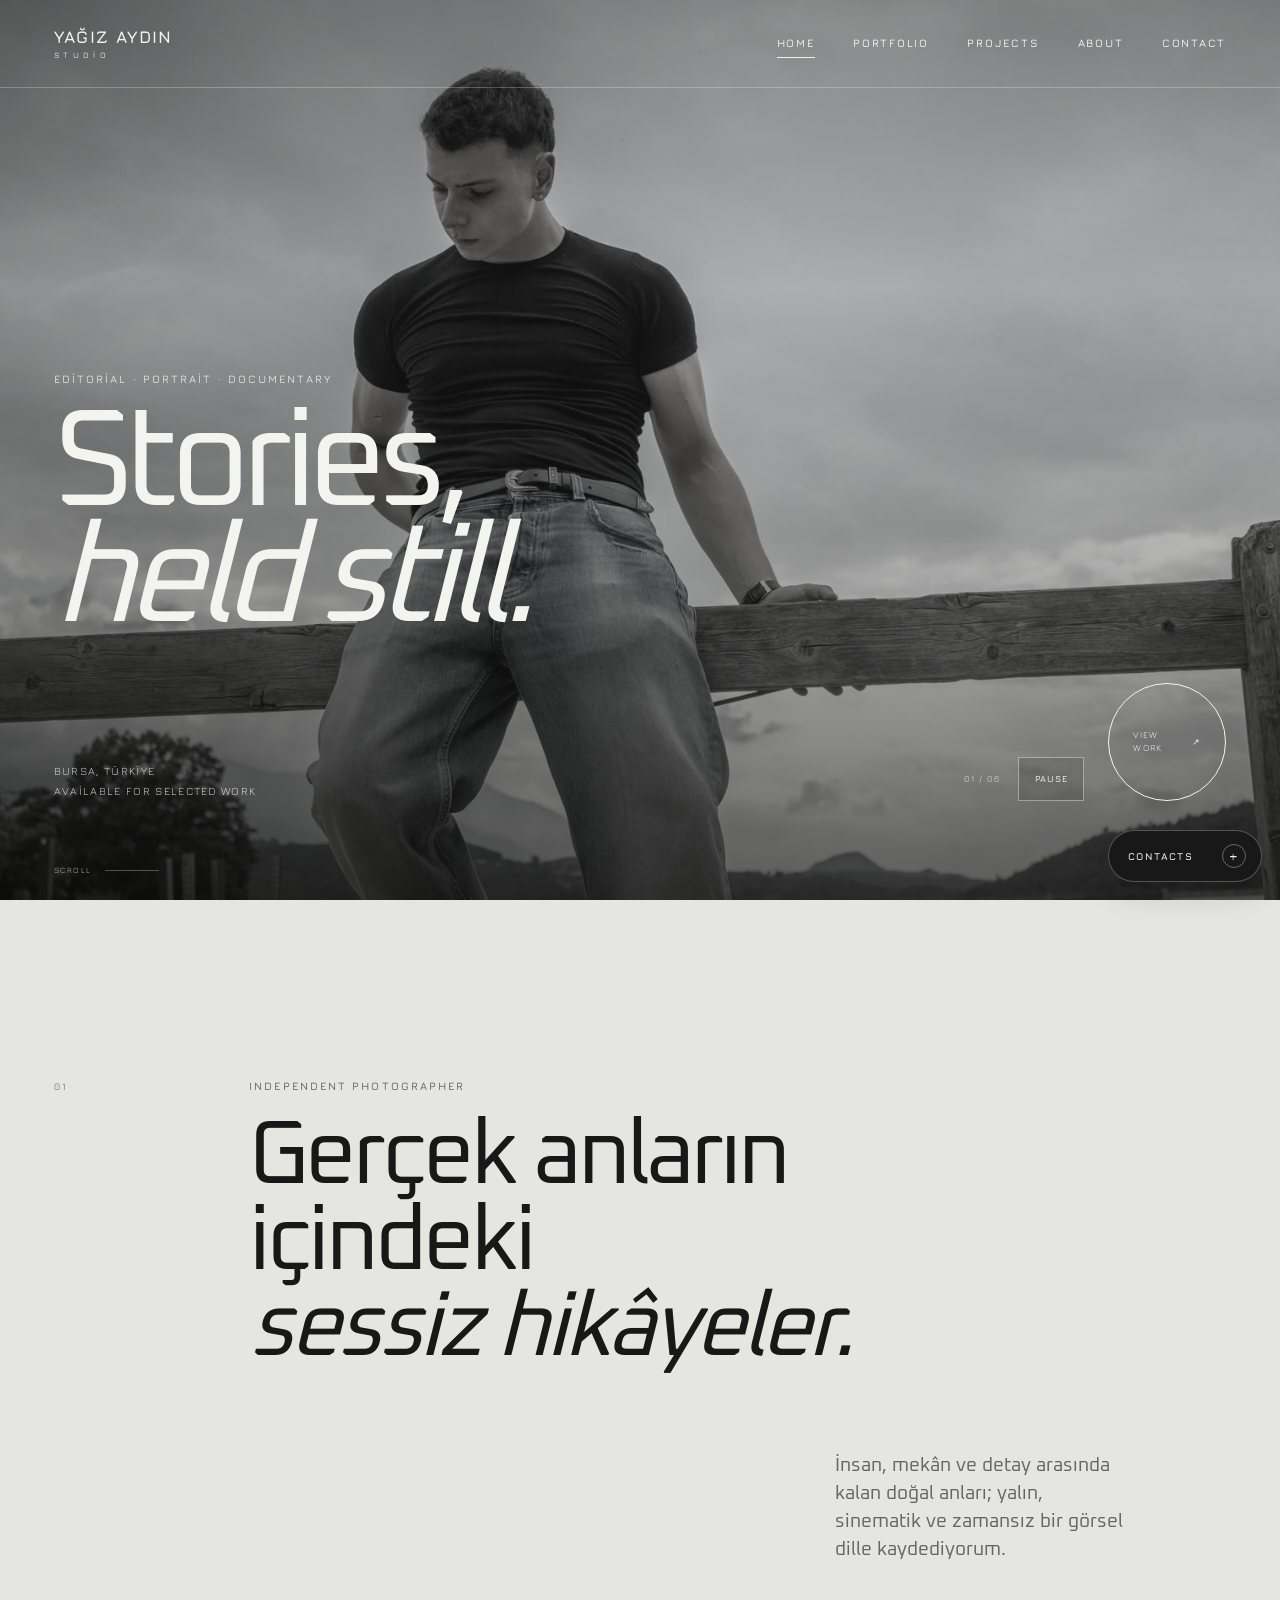
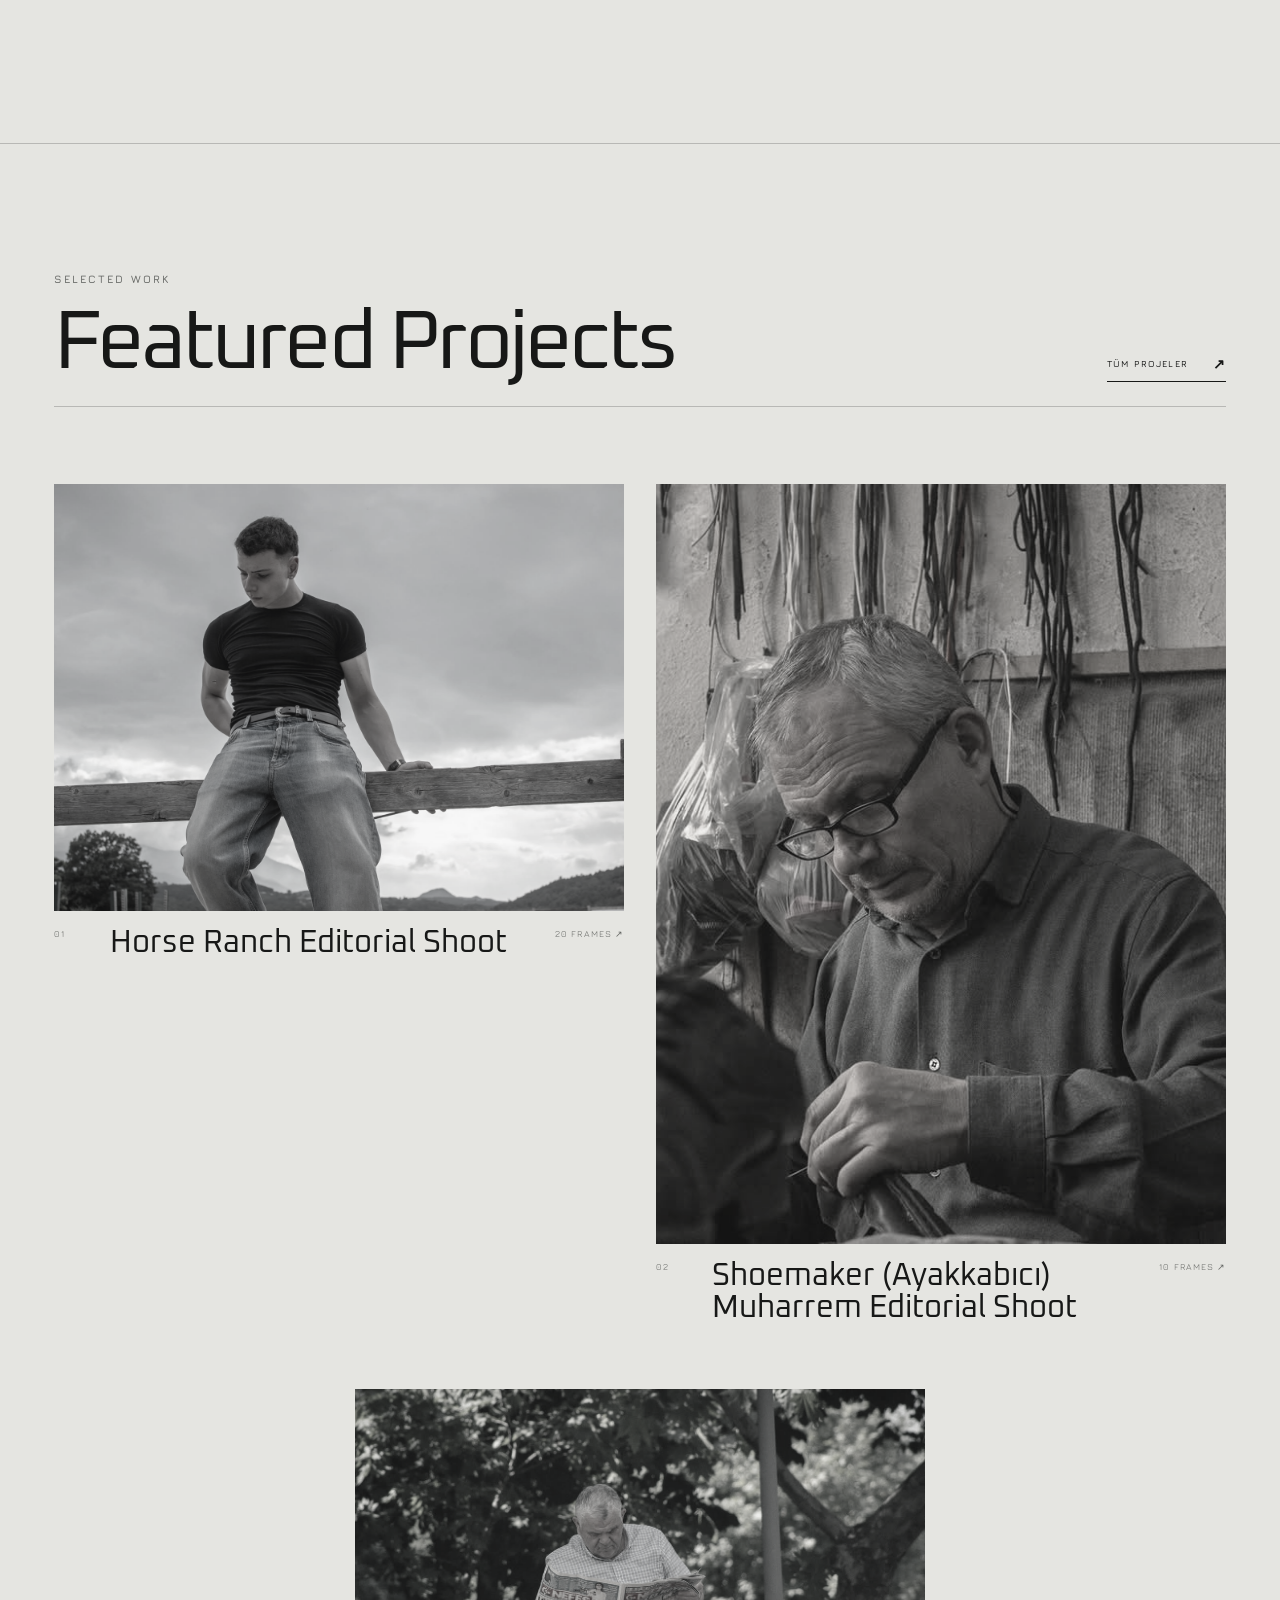
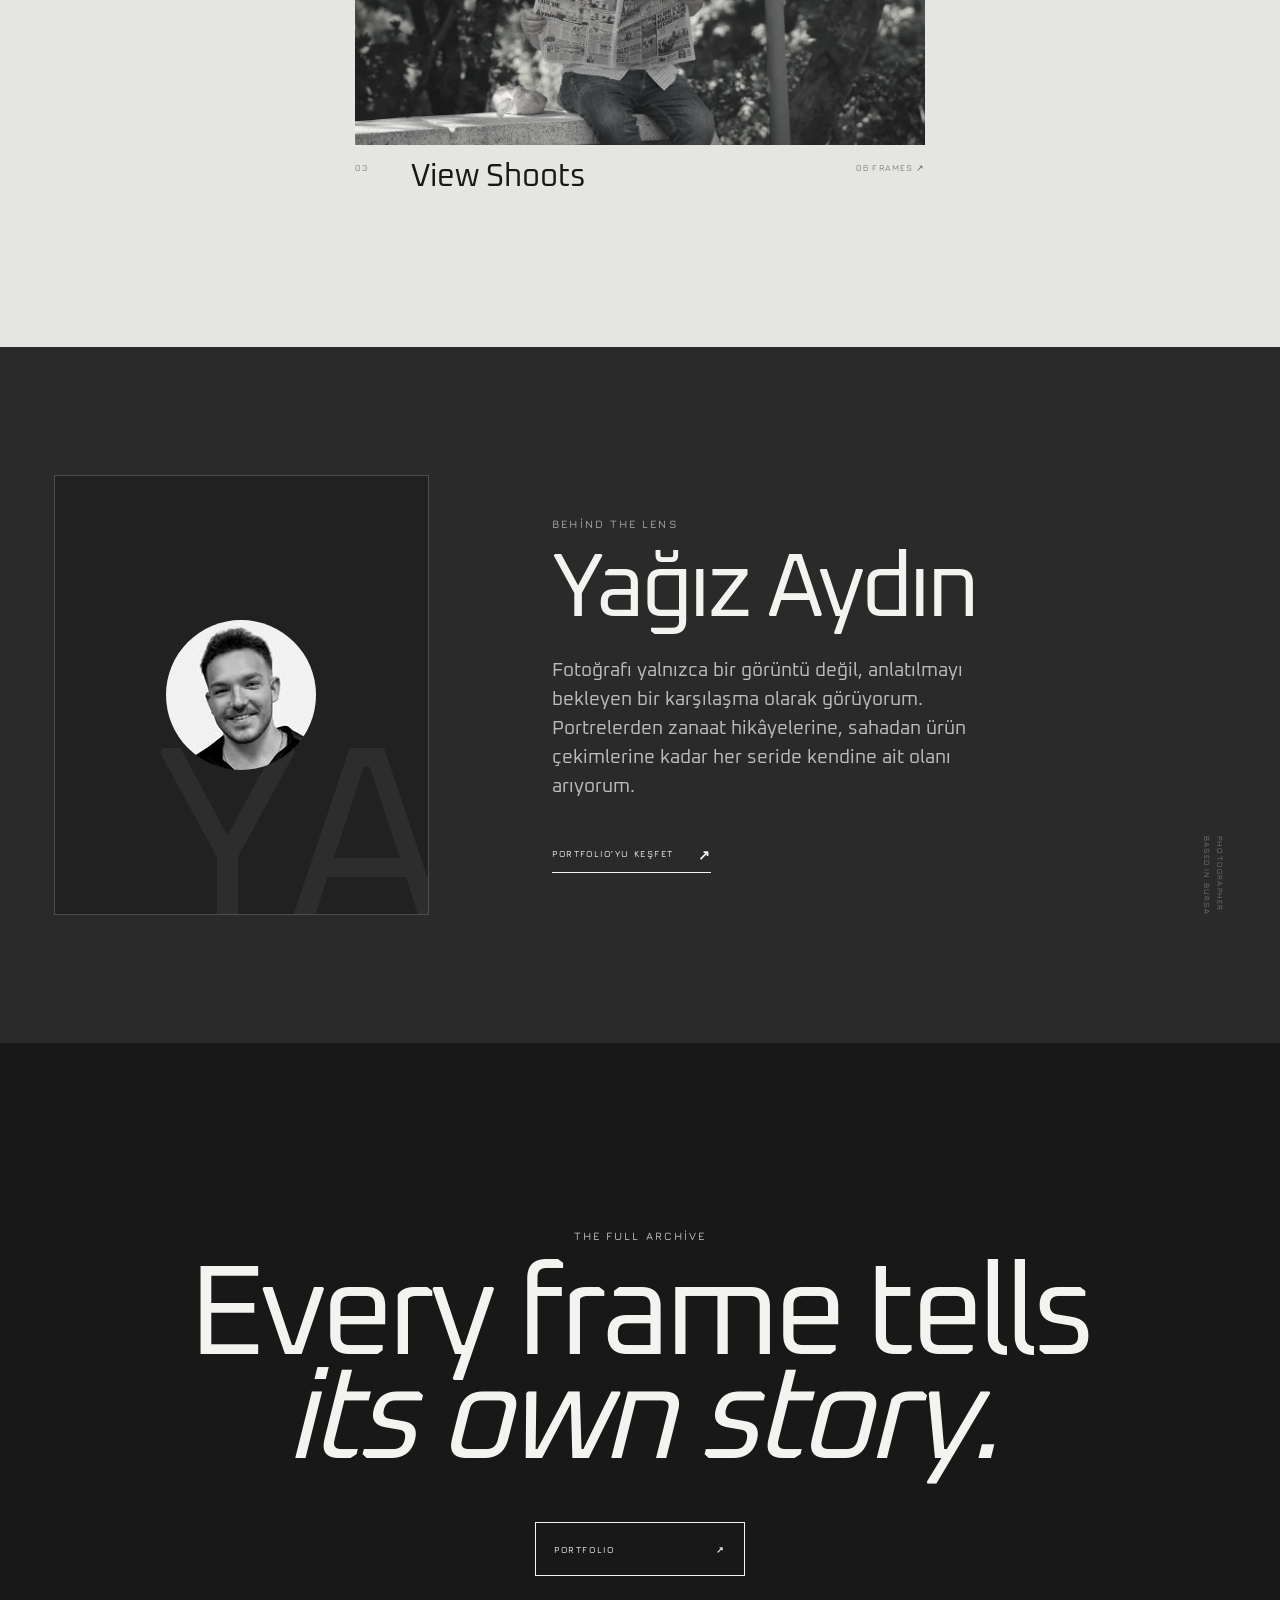
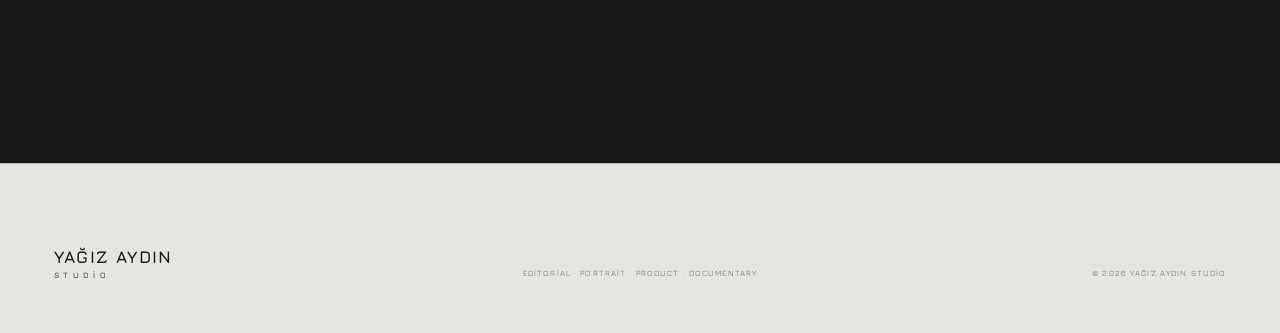
==== index.html @ 9540aee2 "Publish website demo" ====
<!doctype html>
<html lang="tr">
<head>
  <meta charset="utf-8">
  <meta name="viewport" content="width=device-width, initial-scale=1">
  <meta name="description" content="Yağız Aydın Studio — Bursa merkezli fotoğrafçı; editorial, portre, ürün ve belgesel fotoğraf.">
  <meta name="theme-color" content="#171817">
  <title>Yağız Aydın Studio — Photographer</title>
  <link rel="stylesheet" href="styles.css">
  <script src="assets.js" defer></script>
  <script src="script.js" defer></script>
</head>
<body class="home-page" data-page="home">
  <a class="skip-link" href="#main-content">İçeriğe geç</a>

  <header class="site-header site-header--overlay" data-header>
    <a class="brand brand--light" href="index.html" aria-label="Yağız Aydın Studio ana sayfa">
      <span>YAĞIZ AYDIN</span>
      <small>STUDİO</small>
    </a>
    <button class="menu-toggle menu-toggle--light" type="button" aria-expanded="false" aria-controls="site-nav" data-menu-toggle>
      <span class="sr-only">Menüyü aç</span>
      <span></span><span></span>
    </button>
    <nav class="site-nav" id="site-nav" aria-label="Ana menü" data-nav>
      <a href="index.html" aria-current="page">HOME</a>
      <a href="portfolio.html">PORTFOLIO</a>
      <a href="projects.html">PROJECTS</a>
      <a href="#about">ABOUT</a>
      <a href="contact.html">CONTACT</a>
    </nav>
  </header>

  <main id="main-content">
    <section class="hero" aria-labelledby="hero-title">
      <div class="hero__media" data-hero-slideshow aria-hidden="true">
        <img class="hero__image is-active" data-hero-slide src="assets/Horse%20Ranch%20Editorial%20Shoot/WhatsApp%20Image%202026-07-06%20at%2013.57.46.jpeg" alt="" width="1600" height="1066" fetchpriority="high">
        <img class="hero__image" data-hero-slide alt="">
      </div>
      <div class="hero__shade"></div>
      <div class="hero__content">
        <p class="eyebrow eyebrow--light reveal">Editorial · Portrait · Documentary</p>
        <h1 id="hero-title" class="hero__title reveal">Stories,<br><em>held still.</em></h1>
        <div class="hero__footer reveal">
          <p>Bursa, Türkiye<br>Available for selected work</p>
          <a class="circle-link circle-link--light" href="portfolio.html">
            <span>VIEW<br>WORK</span>
            <span aria-hidden="true">↗</span>
          </a>
        </div>
      </div>
      <div class="hero-slideshow__controls" aria-label="Hero slayt kontrolleri">
        <p><span data-hero-current>01</span> / <span data-hero-total>06</span></p>
        <button class="hero-slideshow__toggle" type="button" data-hero-toggle aria-pressed="false">PAUSE</button>
      </div>
      <a class="scroll-cue" href="#selected-work" aria-label="Seçili projelere kaydır">
        <span>SCROLL</span>
        <i></i>
      </a>
    </section>

    <section class="intro section-pad" aria-labelledby="intro-title">
      <div class="section-index">01</div>
      <div class="intro__copy">
        <p class="eyebrow">Independent photographer</p>
        <h2 id="intro-title">Gerçek anların içindeki<br><em>sessiz hikâyeler.</em></h2>
      </div>
      <p class="intro__text">İnsan, mekân ve detay arasında kalan doğal anları; yalın, sinematik ve zamansız bir görsel dille kaydediyorum.</p>
    </section>

    <section class="selected-work section-pad" id="selected-work" aria-labelledby="selected-title">
      <div class="section-heading">
        <div>
          <p class="eyebrow">Selected work</p>
          <h2 id="selected-title">Featured Projects</h2>
        </div>
        <a class="text-link" href="projects.html">TÜM PROJELER <span aria-hidden="true">↗</span></a>
      </div>
      <div class="featured-projects" data-featured-projects></div>
    </section>

    <section class="about section-pad" id="about" aria-labelledby="about-title">
      <div class="about__portrait reveal">
        <img src="assets/Ya%C4%9F%C4%B1zAyd%C4%B1n.jpg" alt="Fotoğrafçı Yağız Aydın portresi" width="150" height="150" loading="lazy">
        <span aria-hidden="true">YA</span>
      </div>
      <div class="about__content reveal">
        <p class="eyebrow">Behind the lens</p>
        <h2 id="about-title">Yağız Aydın</h2>
        <p>Fotoğrafı yalnızca bir görüntü değil, anlatılmayı bekleyen bir karşılaşma olarak görüyorum. Portrelerden zanaat hikâyelerine, sahadan ürün çekimlerine kadar her seride kendine ait olanı arıyorum.</p>
        <a class="text-link" href="portfolio.html">PORTFOLIO’YU KEŞFET <span aria-hidden="true">↗</span></a>
      </div>
      <p class="about__note">PHOTOGRAPHER<br>BASED IN BURSA</p>
    </section>

    <section class="closing-cta" aria-labelledby="cta-title">
      <p class="eyebrow eyebrow--light">The full archive</p>
      <h2 id="cta-title">Every frame tells<br><em>its own story.</em></h2>
      <a class="button button--light" href="portfolio.html">PORTFOLIO <span aria-hidden="true">↗</span></a>
    </section>
  </main>

  <footer class="site-footer">
    <a class="brand" href="index.html">
      <span>YAĞIZ AYDIN</span>
      <small>STUDİO</small>
    </a>
    <p>Editorial · Portrait · Product · Documentary</p>
    <p>© <span data-year>2026</span> YAĞIZ AYDIN STUDİO</p>
  </footer>
</body>
</html>
---- styles.css ----
@font-face {
  font-family: "Jura";
  font-style: normal;
  font-weight: 300 700;
  font-display: swap;
  src: url("fonts/jura-latin-ext.woff2") format("woff2");
  unicode-range: U+0100-02BA, U+02BD-02C5, U+02C7-02CC, U+02CE-02D7, U+02DD-02FF, U+0304, U+0308, U+0329, U+1D00-1DBF, U+1E00-1E9F, U+1EF2-1EFF, U+2020, U+20A0-20AB, U+20AD-20C0, U+2113, U+2C60-2C7F, U+A720-A7FF;
}

@font-face {
  font-family: "Jura";
  font-style: normal;
  font-weight: 300 700;
  font-display: swap;
  src: url("fonts/jura-latin.woff2") format("woff2");
  unicode-range: U+0000-00FF, U+0131, U+0152-0153, U+02BB-02BC, U+02C6, U+02DA, U+02DC, U+0304, U+0308, U+0329, U+2000-206F, U+20AC, U+2122, U+2191, U+2193, U+2212, U+2215, U+FEFF, U+FFFD;
}

@font-face {
  font-family: "Oxanium";
  font-style: normal;
  font-weight: 200 700;
  font-display: swap;
  src: url("fonts/oxanium-latin-ext.woff2") format("woff2");
  unicode-range: U+0100-02BA, U+02BD-02C5, U+02C7-02CC, U+02CE-02D7, U+02DD-02FF, U+0304, U+0308, U+0329, U+1D00-1DBF, U+1E00-1E9F, U+1EF2-1EFF, U+2020, U+20A0-20AB, U+20AD-20C0, U+2113, U+2C60-2C7F, U+A720-A7FF;
}

@font-face {
  font-family: "Oxanium";
  font-style: normal;
  font-weight: 200 700;
  font-display: swap;
  src: url("fonts/oxanium-latin.woff2") format("woff2");
  unicode-range: U+0000-00FF, U+0131, U+0152-0153, U+02BB-02BC, U+02C6, U+02DA, U+02DC, U+0304, U+0308, U+0329, U+2000-206F, U+20AC, U+2122, U+2191, U+2193, U+2212, U+2215, U+FEFF, U+FFFD;
}

:root {
  --paper: #e5e5e1;
  --paper-deep: #c9c9c5;
  --ink: #171817;
  --olive: #747672;
  --muted: #656764;
  --line: rgba(23, 24, 23, 0.22);
  --white: #f3f3f0;
  --display: "Oxanium", "Arial Narrow", sans-serif;
  --sans: "Jura", "Helvetica Neue", Arial, sans-serif;
  --image-wash: grayscale(0.76) saturate(0.28) contrast(0.88) brightness(1.04);
  --image-wash-hover: grayscale(0.46) saturate(0.42) contrast(0.92) brightness(1.02);
  --header-h: 88px;
  --page-pad: clamp(20px, 4.2vw, 72px);
}

*,
*::before,
*::after {
  box-sizing: border-box;
}

html {
  scroll-behavior: smooth;
  background: var(--paper);
}

body {
  margin: 0;
  min-width: 320px;
  overflow-x: hidden;
  background: var(--paper);
  color: var(--ink);
  font-family: var(--sans);
  font-size: 16px;
  line-height: 1.5;
  -webkit-font-smoothing: antialiased;
}

body.nav-open,
body.lightbox-open {
  overflow: hidden;
}

::selection {
  background: var(--ink);
  color: var(--paper);
}

a {
  color: inherit;
  text-decoration: none;
}

button,
input {
  color: inherit;
  font: inherit;
}

button {
  cursor: pointer;
}

img {
  display: block;
  max-width: 100%;
}

h1,
h2,
h3,
p {
  margin-top: 0;
}

:focus-visible {
  outline: 2px solid #a3b078;
  outline-offset: 4px;
}

.sr-only {
  position: absolute;
  width: 1px;
  height: 1px;
  padding: 0;
  margin: -1px;
  overflow: hidden;
  clip: rect(0, 0, 0, 0);
  white-space: nowrap;
  border: 0;
}

.skip-link {
  position: fixed;
  z-index: 1000;
  top: 12px;
  left: 12px;
  padding: 10px 16px;
  transform: translateY(-150%);
  background: var(--white);
  color: var(--ink);
  font-size: 13px;
}

.skip-link:focus {
  transform: translateY(0);
}

.section-pad {
  padding-right: var(--page-pad);
  padding-left: var(--page-pad);
}

.eyebrow {
  margin-bottom: 22px;
  color: var(--muted);
  font-size: 11px;
  font-weight: 600;
  letter-spacing: 0.19em;
  line-height: 1.2;
  text-transform: uppercase;
}

.eyebrow--light {
  color: rgba(255, 255, 255, 0.72);
}

.brand {
  position: relative;
  z-index: 4;
  display: inline-flex;
  flex-direction: column;
  width: max-content;
  color: var(--ink);
  font-size: 17px;
  font-weight: 700;
  letter-spacing: 0.08em;
  line-height: 1;
}

.brand small {
  margin-top: 5px;
  font-size: 8px;
  font-weight: 500;
  letter-spacing: 0.55em;
}

.brand--light {
  color: var(--white);
}

.site-header {
  position: fixed;
  z-index: 100;
  top: 0;
  right: 0;
  left: 0;
  display: flex;
  align-items: center;
  justify-content: space-between;
  height: var(--header-h);
  padding: 0 var(--page-pad);
  border-bottom: 1px solid var(--line);
  background: rgba(229, 229, 225, 0.92);
  transition: background-color 300ms ease, border-color 300ms ease;
  backdrop-filter: blur(12px);
}

.site-header--overlay {
  border-bottom-color: rgba(255, 255, 255, 0.25);
  background: transparent;
  backdrop-filter: none;
}

.site-header--overlay.is-scrolled {
  border-bottom-color: var(--line);
  background: rgba(229, 229, 225, 0.94);
  backdrop-filter: blur(12px);
}

.site-header--overlay.is-scrolled .brand,
.site-header--overlay.is-scrolled .site-nav {
  color: var(--ink);
}

.site-header--overlay.is-scrolled .menu-toggle span {
  background: var(--ink);
}

.site-nav {
  display: flex;
  align-items: center;
  gap: clamp(22px, 3vw, 54px);
  color: var(--ink);
  font-size: 11px;
  font-weight: 600;
  letter-spacing: 0.16em;
}

.site-header--overlay .site-nav {
  color: var(--white);
}

.site-nav a {
  position: relative;
  padding: 10px 0;
}

.site-nav a::after {
  position: absolute;
  right: 0;
  bottom: 4px;
  left: 0;
  height: 1px;
  transform: scaleX(0);
  transform-origin: right;
  background: currentColor;
  content: "";
  transition: transform 250ms ease;
}

.site-nav a:hover::after,
.site-nav a[aria-current="page"]::after {
  transform: scaleX(1);
  transform-origin: left;
}

.menu-toggle {
  position: relative;
  z-index: 4;
  display: none;
  width: 46px;
  height: 46px;
  padding: 0;
  border: 0;
  background: transparent;
}

.menu-toggle > span:not(.sr-only) {
  position: absolute;
  right: 5px;
  width: 27px;
  height: 1px;
  background: var(--ink);
  transition: transform 250ms ease, top 250ms ease;
}

.menu-toggle > span:nth-child(2) {
  top: 18px;
}

.menu-toggle > span:nth-child(3) {
  top: 27px;
}

.menu-toggle--light > span:not(.sr-only) {
  background: var(--white);
}

.menu-toggle[aria-expanded="true"] > span:nth-child(2) {
  top: 23px;
  transform: rotate(45deg);
}

.menu-toggle[aria-expanded="true"] > span:nth-child(3) {
  top: 23px;
  transform: rotate(-45deg);
}

.hero {
  position: relative;
  min-height: 720px;
  height: 100svh;
  overflow: hidden;
  background: #242524;
  color: var(--white);
}

.hero__image,
.project-hero__image {
  position: absolute;
  inset: 0;
  width: 100%;
  height: 100%;
  object-fit: cover;
}

.hero__media {
  position: absolute;
  inset: 0;
  overflow: hidden;
}

.hero__image {
  object-position: 50% 35%;
  opacity: 0;
  filter: var(--image-wash);
  transition:
    opacity 900ms ease,
    filter 500ms ease;
}

.hero__image.is-active {
  opacity: 1;
}

.hero__shade,
.project-hero__shade {
  position: absolute;
  inset: 0;
  background:
    linear-gradient(180deg, rgba(9, 10, 8, 0.28) 0%, rgba(9, 10, 8, 0.03) 32%, rgba(9, 10, 8, 0.62) 100%),
    linear-gradient(90deg, rgba(9, 10, 8, 0.2), transparent 55%);
}

.hero__content {
  position: absolute;
  right: var(--page-pad);
  bottom: clamp(80px, 11vh, 130px);
  left: var(--page-pad);
}

.hero__title {
  max-width: 1200px;
  margin: 0;
  font-family: var(--display);
  font-size: clamp(68px, 10.8vw, 168px);
  font-weight: 400;
  letter-spacing: -0.065em;
  line-height: 0.84;
}

.hero__title em,
.intro h2 em,
.closing-cta h2 em {
  font-weight: 400;
}

.hero__footer {
  display: flex;
  align-items: end;
  justify-content: space-between;
  margin-top: 44px;
}

.hero__footer > p {
  margin-bottom: 0;
  color: rgba(255, 255, 255, 0.76);
  font-size: 11px;
  letter-spacing: 0.12em;
  line-height: 1.8;
  text-transform: uppercase;
}

.circle-link {
  display: flex;
  align-items: center;
  justify-content: space-between;
  width: 118px;
  height: 118px;
  padding: 24px;
  border: 1px solid currentColor;
  border-radius: 50%;
  font-size: 9px;
  letter-spacing: 0.14em;
  line-height: 1.4;
  transition: color 250ms ease, background-color 250ms ease, transform 250ms ease;
}

.circle-link:hover {
  transform: rotate(-6deg);
  background: var(--white);
  color: var(--ink);
}

.circle-link--light {
  color: var(--white);
}

.scroll-cue {
  position: absolute;
  right: auto;
  bottom: 24px;
  left: var(--page-pad);
  display: flex;
  align-items: center;
  gap: 14px;
  color: rgba(255, 255, 255, 0.7);
  font-size: 8px;
  letter-spacing: 0.18em;
}

.scroll-cue i {
  display: block;
  width: 54px;
  height: 1px;
  overflow: hidden;
  background: rgba(255, 255, 255, 0.28);
}

.scroll-cue i::after {
  display: block;
  width: 100%;
  height: 100%;
  transform: translateX(-100%);
  background: var(--white);
  content: "";
  animation: cue 2s ease-in-out infinite;
}

@keyframes cue {
  50%, 100% { transform: translateX(100%); }
}

.intro {
  display: grid;
  grid-template-columns: repeat(12, 1fr);
  min-height: 78vh;
  padding-top: clamp(100px, 14vw, 220px);
  padding-bottom: clamp(100px, 14vw, 220px);
  border-bottom: 1px solid var(--line);
}

.section-index {
  grid-column: 1;
  align-self: start;
  color: var(--muted);
  font-size: 10px;
  letter-spacing: 0.18em;
}

.intro__copy {
  grid-column: 3 / span 8;
}

.intro h2,
.section-heading h2,
.about h2,
.closing-cta h2 {
  margin: 0;
  font-family: var(--display);
  font-weight: 400;
  letter-spacing: -0.045em;
}

.intro h2 {
  font-size: clamp(50px, 7vw, 116px);
  line-height: 0.96;
}

.intro__text {
  grid-column: 9 / span 3;
  align-self: end;
  max-width: 360px;
  margin: 80px 0 0;
  color: var(--muted);
  font-family: var(--display);
  font-size: clamp(18px, 1.5vw, 24px);
  line-height: 1.45;
}

.selected-work {
  padding-top: clamp(80px, 10vw, 160px);
  padding-bottom: clamp(100px, 12vw, 190px);
}

.section-heading {
  display: flex;
  align-items: end;
  justify-content: space-between;
  margin-bottom: clamp(44px, 6vw, 88px);
  padding-bottom: 24px;
  border-bottom: 1px solid var(--line);
}

.section-heading h2 {
  font-size: clamp(48px, 6.5vw, 106px);
  line-height: 0.9;
}

.text-link {
  display: inline-flex;
  align-items: center;
  gap: 24px;
  padding-bottom: 7px;
  border-bottom: 1px solid currentColor;
  font-size: 9px;
  font-weight: 600;
  letter-spacing: 0.16em;
}

.text-link span {
  font-size: 14px;
  transition: transform 200ms ease;
}

.text-link:hover span {
  transform: translate(3px, -3px);
}

.featured-projects {
  display: grid;
  grid-template-columns: repeat(12, 1fr);
  gap: clamp(28px, 5vw, 80px) clamp(16px, 2.5vw, 42px);
}

.featured-card {
  grid-column: span 6;
}

.featured-card:nth-child(3) {
  grid-column: 4 / span 6;
}

.featured-card__image {
  position: relative;
  aspect-ratio: 4 / 3;
  overflow: hidden;
  background: var(--paper-deep);
}

.featured-card:nth-child(2) .featured-card__image {
  aspect-ratio: 3 / 4;
}

.featured-card:nth-child(3) .featured-card__image {
  aspect-ratio: 16 / 10;
}

.featured-card img,
.project-card img {
  width: 100%;
  height: 100%;
  object-fit: cover;
  filter: var(--image-wash);
  transition: transform 700ms cubic-bezier(0.2, 0.65, 0.25, 1), filter 400ms ease;
}

.featured-card a:hover img,
.project-card:hover img {
  transform: scale(1.025);
  filter: var(--image-wash-hover);
}

.featured-card__meta {
  display: grid;
  grid-template-columns: 42px 1fr auto;
  gap: 14px;
  align-items: start;
  padding-top: 16px;
}

.featured-card__meta > span,
.featured-card__meta > small {
  color: var(--muted);
  font-size: 9px;
  letter-spacing: 0.12em;
  text-transform: uppercase;
}

.featured-card h3 {
  margin: 0;
  font-family: var(--display);
  font-size: clamp(24px, 2.4vw, 40px);
  font-weight: 400;
  line-height: 1.05;
}

.about {
  display: grid;
  grid-template-columns: repeat(12, 1fr);
  gap: 24px;
  padding-top: clamp(90px, 10vw, 160px);
  padding-bottom: clamp(90px, 10vw, 160px);
  background: #292a29;
  color: var(--white);
}

.about__portrait {
  position: relative;
  grid-column: 1 / span 4;
  display: grid;
  place-items: center;
  min-height: 440px;
  overflow: hidden;
  border: 1px solid rgba(255, 255, 255, 0.2);
  background: #202120;
}

.about__portrait img {
  position: relative;
  z-index: 1;
  width: 150px;
  height: 150px;
  border-radius: 50%;
  filter: grayscale(1) contrast(1.05);
}

.about__portrait span {
  position: absolute;
  right: -18px;
  bottom: -60px;
  color: rgba(255, 255, 255, 0.055);
  font-family: var(--display);
  font-size: 250px;
  line-height: 1;
}

.about__content {
  grid-column: 6 / span 5;
  align-self: center;
}

.about__content .eyebrow {
  color: rgba(255, 255, 255, 0.58);
}

.about h2 {
  margin-bottom: 28px;
  font-size: clamp(54px, 7vw, 112px);
  line-height: 0.86;
}

.about__content > p:not(.eyebrow) {
  max-width: 590px;
  margin-bottom: 38px;
  color: rgba(255, 255, 255, 0.68);
  font-family: var(--display);
  font-size: clamp(19px, 1.5vw, 25px);
  line-height: 1.5;
}

.about__note {
  grid-column: 12;
  align-self: end;
  margin: 0;
  color: rgba(255, 255, 255, 0.44);
  font-size: 8px;
  letter-spacing: 0.15em;
  line-height: 1.7;
  writing-mode: vertical-rl;
}

.closing-cta {
  display: flex;
  flex-direction: column;
  align-items: center;
  justify-content: center;
  min-height: 80vh;
  padding: 100px var(--page-pad);
  overflow: hidden;
  background: var(--ink);
  color: var(--white);
  text-align: center;
}

.closing-cta h2 {
  max-width: 1100px;
  margin-bottom: 48px;
  font-size: clamp(62px, 10vw, 164px);
  line-height: 0.82;
}

.button {
  display: inline-flex;
  align-items: center;
  justify-content: space-between;
  gap: 44px;
  min-width: 210px;
  min-height: 54px;
  padding: 14px 18px;
  border: 1px solid currentColor;
  font-size: 9px;
  font-weight: 600;
  letter-spacing: 0.18em;
  transition: background-color 200ms ease, color 200ms ease;
}

.button:hover {
  background: var(--white);
  color: var(--ink);
}

.button--light {
  color: var(--white);
}

.site-footer {
  display: grid;
  grid-template-columns: 1fr auto 1fr;
  align-items: end;
  gap: 24px;
  min-height: 170px;
  padding: 54px var(--page-pad);
  border-top: 1px solid var(--line);
}

.site-footer p {
  margin: 0;
  color: var(--muted);
  font-size: 8px;
  letter-spacing: 0.14em;
  text-align: center;
  text-transform: uppercase;
}

.site-footer p:last-child {
  justify-self: end;
}

.page-intro {
  display: flex;
  flex-direction: column;
  min-height: 74vh;
  padding-top: calc(var(--header-h) + clamp(80px, 10vw, 150px));
  padding-bottom: clamp(54px, 6vw, 90px);
  border-bottom: 1px solid var(--line);
}

.page-intro__index {
  margin-bottom: clamp(40px, 7vw, 100px);
  color: var(--muted);
  font-size: 9px;
  letter-spacing: 0.17em;
  text-transform: uppercase;
}

.page-intro h1 {
  margin: auto 0 0;
  font-family: var(--display);
  font-size: clamp(70px, 15.2vw, 235px);
  font-weight: 400;
  letter-spacing: -0.065em;
  line-height: 0.7;
}

.page-intro--projects h1 {
  font-size: clamp(64px, 13.7vw, 212px);
}

.page-intro--contact h1 {
  font-size: clamp(68px, 14.5vw, 224px);
}

.page-intro__bottom {
  display: flex;
  align-items: end;
  justify-content: space-between;
  margin-top: clamp(50px, 7vw, 96px);
}

.page-intro__bottom p {
  margin: 0;
  color: var(--muted);
  font-family: var(--display);
  font-size: clamp(16px, 1.35vw, 22px);
  line-height: 1.45;
}

.page-intro__mark {
  color: var(--olive);
  font-family: var(--display);
  font-size: clamp(44px, 5vw, 80px);
  font-style: italic;
  line-height: 0.7;
}

.portfolio-section,
.projects-section,
.project-gallery-section {
  padding-top: clamp(50px, 7vw, 100px);
  padding-bottom: clamp(100px, 10vw, 170px);
}

.gallery-toolbar {
  position: sticky;
  z-index: 20;
  top: var(--header-h);
  display: flex;
  align-items: center;
  justify-content: space-between;
  min-height: 72px;
  margin-bottom: 32px;
  border-top: 1px solid var(--line);
  border-bottom: 1px solid var(--line);
  background: rgba(229, 229, 225, 0.94);
  backdrop-filter: blur(10px);
}

.filter-list {
  display: flex;
  flex-wrap: wrap;
  gap: 6px 22px;
}

.filter-button {
  min-height: 42px;
  padding: 6px 0;
  border: 0;
  background: transparent;
  color: var(--muted);
  font-size: 9px;
  font-weight: 600;
  letter-spacing: 0.12em;
  text-align: left;
  text-transform: uppercase;
}

.filter-button:hover,
.filter-button.is-active {
  color: var(--ink);
}

.filter-button.is-active::before {
  content: "● ";
  font-size: 7px;
}

.gallery-toolbar > p {
  flex: 0 0 auto;
  margin: 0 0 0 20px;
  color: var(--muted);
  font-size: 8px;
  letter-spacing: 0.14em;
}

.masonry-gallery {
  columns: 3;
  column-gap: clamp(10px, 1.4vw, 22px);
}

.gallery-item {
  position: relative;
  width: 100%;
  margin: 0 0 clamp(10px, 1.4vw, 22px);
  break-inside: avoid;
  overflow: hidden;
  background: var(--paper-deep);
}

.gallery-item[hidden] {
  display: none;
}

.gallery-item__button {
  position: relative;
  display: block;
  width: 100%;
  padding: 0;
  overflow: hidden;
  border: 0;
  background: transparent;
  text-align: left;
}

.gallery-item img {
  width: 100%;
  height: auto;
  filter: var(--image-wash);
  transition: transform 600ms cubic-bezier(0.2, 0.65, 0.25, 1), filter 400ms ease;
}

.gallery-item__caption {
  position: absolute;
  right: 0;
  bottom: 0;
  left: 0;
  display: flex;
  align-items: end;
  justify-content: space-between;
  min-height: 76px;
  padding: 28px 14px 12px;
  transform: translateY(100%);
  background: linear-gradient(transparent, rgba(8, 9, 7, 0.75));
  color: var(--white);
  font-size: 8px;
  letter-spacing: 0.12em;
  text-transform: uppercase;
  transition: transform 250ms ease;
}

.gallery-item__button:hover img {
  transform: scale(1.015);
  filter: var(--image-wash-hover);
}

.gallery-item__button:hover .gallery-item__caption,
.gallery-item__button:focus-visible .gallery-item__caption {
  transform: translateY(0);
}

.gallery-item--portrait {
  background: #cdcdca;
}

.gallery-item--portrait .gallery-item__button {
  display: grid;
  place-items: center;
  aspect-ratio: 1;
  min-height: 280px;
}

.gallery-item--portrait img {
  width: 150px;
  height: 150px;
  border-radius: 50%;
}

.project-grid {
  display: grid;
  grid-template-columns: repeat(2, minmax(0, 1fr));
  gap: clamp(40px, 6vw, 100px) clamp(16px, 2.5vw, 40px);
}

.project-card {
  min-width: 0;
}

.project-card__link {
  display: block;
}

.project-card__image {
  position: relative;
  aspect-ratio: 4 / 3;
  overflow: hidden;
  background: var(--paper-deep);
}

.project-card__shade {
  position: absolute;
  inset: 0;
  background: linear-gradient(180deg, rgba(8, 9, 7, 0.02) 25%, rgba(8, 9, 7, 0.52) 100%);
  transition: background-color 300ms ease;
}

.project-card__discover {
  position: absolute;
  top: 50%;
  left: 50%;
  display: grid;
  place-items: center;
  width: 112px;
  height: 112px;
  transform: translate(-50%, -50%);
  border: 1px solid rgba(255, 255, 255, 0.75);
  border-radius: 50%;
  background: rgba(13, 14, 11, 0.22);
  color: var(--white);
  font-size: 9px;
  font-weight: 600;
  letter-spacing: 0.14em;
  backdrop-filter: blur(3px);
  transition: background-color 250ms ease, color 250ms ease, transform 250ms ease;
}

.project-card:hover .project-card__discover {
  transform: translate(-50%, -50%) rotate(-5deg);
  background: var(--white);
  color: var(--ink);
}

.project-card__number {
  position: absolute;
  top: 18px;
  left: 18px;
  color: rgba(255, 255, 255, 0.74);
  font-size: 9px;
  letter-spacing: 0.15em;
}

.project-card__meta {
  display: grid;
  grid-template-columns: 1fr auto;
  gap: 20px;
  align-items: start;
  padding-top: 17px;
}

.project-card__meta h2 {
  max-width: 720px;
  margin: 0;
  font-family: var(--display);
  font-size: clamp(27px, 3vw, 50px);
  font-weight: 400;
  letter-spacing: -0.03em;
  line-height: 0.98;
}

.project-card__meta p {
  margin: 4px 0 0;
  color: var(--muted);
  font-size: 8px;
  letter-spacing: 0.12em;
  text-align: right;
  text-transform: uppercase;
}

.project-hero {
  position: relative;
  min-height: 680px;
  height: 92svh;
  overflow: hidden;
  background: #242524;
  color: var(--white);
}

.project-hero__image {
  filter: var(--image-wash);
}

.project-hero__content {
  position: absolute;
  right: var(--page-pad);
  bottom: clamp(86px, 12vh, 148px);
  left: var(--page-pad);
}

.project-breadcrumb {
  display: inline-flex;
  gap: 10px;
  max-width: 100%;
  margin-bottom: clamp(48px, 8vh, 90px);
  color: rgba(255, 255, 255, 0.65);
  font-size: 8px;
  letter-spacing: 0.14em;
  text-transform: uppercase;
}

.project-hero__content h1 {
  max-width: 1120px;
  margin: 0;
  font-family: var(--display);
  font-size: clamp(58px, 9vw, 145px);
  font-weight: 400;
  letter-spacing: -0.055em;
  line-height: 0.82;
  text-wrap: balance;
}

.project-hero__count {
  position: absolute;
  right: 0;
  bottom: 0;
  margin: 0;
  color: rgba(255, 255, 255, 0.68);
  font-size: 9px;
  letter-spacing: 0.15em;
}

.project-gallery-heading {
  display: flex;
  align-items: start;
  justify-content: space-between;
  margin-bottom: clamp(38px, 5vw, 72px);
  padding-bottom: 22px;
  border-bottom: 1px solid var(--line);
}

.project-gallery-heading p:last-child {
  margin: 0;
  color: var(--muted);
  font-family: var(--display);
  font-size: 17px;
}

.masonry-gallery--project {
  columns: 2;
  column-gap: clamp(12px, 2vw, 32px);
}

.masonry-gallery--project .gallery-item {
  margin-bottom: clamp(12px, 2vw, 32px);
}

.next-project {
  margin-top: clamp(90px, 12vw, 180px);
  border-top: 1px solid var(--line);
}

.next-project a {
  display: grid;
  grid-template-columns: 150px 1fr auto;
  gap: 28px;
  align-items: center;
  min-height: 230px;
  padding: 40px 0;
}

.next-project small {
  color: var(--muted);
  font-size: 9px;
  letter-spacing: 0.14em;
  text-transform: uppercase;
}

.next-project strong {
  font-family: var(--display);
  font-size: clamp(36px, 5.5vw, 88px);
  font-weight: 400;
  letter-spacing: -0.04em;
  line-height: 0.92;
}

.next-project span {
  font-size: 28px;
  transition: transform 200ms ease;
}

.next-project a:hover span {
  transform: translate(7px, -7px);
}

.contact-directory {
  display: grid;
  grid-template-columns: minmax(220px, 3fr) minmax(0, 9fr);
  gap: clamp(50px, 8vw, 140px);
  padding-top: clamp(80px, 10vw, 160px);
  padding-bottom: clamp(110px, 12vw, 190px);
}

.contact-profile {
  align-self: start;
  padding-top: 10px;
}

.contact-profile img {
  width: 150px;
  height: 150px;
  margin-bottom: 34px;
  border-radius: 50%;
  filter: grayscale(1) contrast(0.9) brightness(1.05);
}

.contact-profile .eyebrow {
  margin-bottom: 12px;
  color: var(--ink);
}

.contact-profile p:last-child {
  margin: 0;
  color: var(--muted);
  font-size: 12px;
  letter-spacing: 0.08em;
  line-height: 1.7;
  text-transform: uppercase;
}

.contact-links {
  min-width: 0;
  border-top: 1px solid var(--line);
}

.contact-line {
  display: grid;
  grid-template-columns: 44px 110px minmax(0, 1fr) 30px;
  gap: 18px;
  align-items: center;
  min-height: 150px;
  padding: 26px 18px;
  border-bottom: 1px solid var(--line);
  transition: padding 250ms ease, background-color 250ms ease, color 250ms ease;
}

.contact-line > span,
.contact-line > small {
  color: var(--muted);
  font-size: 10px;
  font-style: normal;
  font-weight: 600;
  letter-spacing: 0.14em;
  text-transform: uppercase;
}

.contact-line strong {
  min-width: 0;
  font-family: var(--display);
  font-size: clamp(24px, 3.4vw, 54px);
  font-weight: 400;
  letter-spacing: -0.035em;
  line-height: 1;
  overflow-wrap: anywhere;
}

.contact-line i {
  font-size: 22px;
  font-style: normal;
  transition: transform 200ms ease;
}

.contact-line:hover {
  padding-right: 28px;
  padding-left: 28px;
  background: var(--ink);
  color: var(--paper);
}

.contact-line:hover > span,
.contact-line:hover > small {
  color: rgba(255, 255, 255, 0.58);
}

.contact-line:hover i {
  transform: translate(4px, -4px);
}

.floating-contacts {
  position: fixed;
  z-index: 90;
  right: max(18px, env(safe-area-inset-right));
  bottom: max(18px, env(safe-area-inset-bottom));
  display: flex;
  flex-direction: column;
  align-items: flex-end;
  pointer-events: none;
  transition: opacity 200ms ease, visibility 200ms ease;
}

.floating-contacts__panel {
  width: min(370px, calc(100vw - 36px));
  max-height: min(560px, calc(100svh - 110px));
  margin-bottom: 12px;
  overflow-y: auto;
  transform: translateY(14px) scale(0.98);
  transform-origin: right bottom;
  border: 1px solid rgba(255, 255, 255, 0.15);
  background: rgba(23, 24, 23, 0.97);
  color: var(--white);
  opacity: 0;
  visibility: hidden;
  pointer-events: none;
  box-shadow: 0 24px 80px rgba(0, 0, 0, 0.24);
  transition: transform 250ms ease, opacity 200ms ease, visibility 200ms;
}

.floating-contacts.is-open .floating-contacts__panel {
  transform: translateY(0) scale(1);
  opacity: 1;
  visibility: visible;
  pointer-events: auto;
}

.floating-contacts__head {
  display: flex;
  align-items: center;
  justify-content: space-between;
  min-height: 70px;
  padding: 18px 20px;
  border-bottom: 1px solid rgba(255, 255, 255, 0.16);
}

.floating-contacts__head p {
  margin: 0;
  font-family: var(--display);
  font-size: 17px;
  letter-spacing: 0.06em;
  text-transform: uppercase;
}

.floating-contacts__head span {
  color: rgba(255, 255, 255, 0.55);
  font-size: 9px;
  letter-spacing: 0.12em;
}

.floating-contacts__links {
  padding: 8px 20px;
}

.floating-contacts__link {
  display: grid;
  grid-template-columns: 82px minmax(0, 1fr) auto;
  gap: 12px;
  align-items: center;
  min-height: 65px;
  border-bottom: 1px solid rgba(255, 255, 255, 0.12);
}

.floating-contacts__link:last-child {
  border-bottom: 0;
}

.floating-contacts__link small {
  color: rgba(255, 255, 255, 0.48);
  font-size: 9px;
  letter-spacing: 0.13em;
  text-transform: uppercase;
}

.floating-contacts__link strong {
  min-width: 0;
  font-size: 12px;
  font-weight: 500;
  overflow-wrap: anywhere;
}

.floating-contacts__link span {
  transition: transform 180ms ease;
}

.floating-contacts__link:hover span {
  transform: translate(3px, -3px);
}

.floating-contacts__page-link {
  display: flex;
  align-items: center;
  justify-content: space-between;
  min-height: 58px;
  padding: 12px 20px;
  border-top: 1px solid rgba(255, 255, 255, 0.16);
  background: rgba(255, 255, 255, 0.06);
  font-size: 10px;
  font-weight: 600;
  letter-spacing: 0.14em;
}

.floating-contacts__toggle {
  display: inline-flex;
  align-items: center;
  justify-content: space-between;
  gap: 22px;
  min-width: 154px;
  min-height: 52px;
  padding: 12px 15px 12px 19px;
  border: 1px solid rgba(255, 255, 255, 0.26);
  border-radius: 999px;
  background: var(--ink);
  color: var(--white);
  font-size: 10px;
  font-weight: 600;
  letter-spacing: 0.14em;
  box-shadow: 0 10px 34px rgba(0, 0, 0, 0.15);
  pointer-events: auto;
}

.floating-contacts__toggle span {
  display: grid;
  place-items: center;
  width: 24px;
  height: 24px;
  border: 1px solid rgba(255, 255, 255, 0.34);
  border-radius: 50%;
  font-family: var(--sans);
  font-size: 16px;
  font-weight: 300;
  line-height: 1;
  transition: transform 250ms ease;
}

.floating-contacts.is-open .floating-contacts__toggle span {
  transform: rotate(45deg);
}

.nav-open .floating-contacts {
  pointer-events: none;
  opacity: 0;
  visibility: hidden;
}

.hero-slideshow__controls {
  position: absolute;
  z-index: 2;
  right: calc(var(--page-pad) + 142px);
  bottom: clamp(80px, 11vh, 130px);
  display: flex;
  align-items: center;
  gap: 18px;
  color: rgba(255, 255, 255, 0.72);
  font-size: 9px;
  letter-spacing: 0.15em;
}

.hero-slideshow__controls p {
  margin: 0;
}

.hero-slideshow__toggle {
  min-width: 66px;
  min-height: 44px;
  padding: 8px 10px;
  border: 1px solid rgba(255, 255, 255, 0.4);
  background: rgba(0, 0, 0, 0.12);
  color: var(--white);
  font-size: 9px;
  font-weight: 600;
  letter-spacing: 0.12em;
}

.project-error {
  display: grid;
  place-items: center;
  min-height: 100svh;
  padding: 130px var(--page-pad);
  background: var(--paper);
  color: var(--ink);
  text-align: center;
}

.project-error h1 {
  margin: 0 0 28px;
  font-family: var(--display);
  font-size: clamp(54px, 9vw, 130px);
  font-weight: 400;
  line-height: 0.9;
}

.project-error p {
  color: var(--muted);
}

.lightbox {
  width: 100%;
  max-width: none;
  height: 100%;
  max-height: none;
  margin: 0;
  padding: 0;
  border: 0;
  background: transparent;
  color: var(--white);
}

.lightbox::backdrop {
  background: rgba(8, 9, 7, 0.96);
}

.lightbox[open] {
  display: grid;
  place-items: center;
}

.lightbox__stage {
  display: grid;
  place-items: center;
  width: 100%;
  height: 100%;
  padding: 66px clamp(52px, 8vw, 140px);
  background: rgba(8, 9, 7, 0.96);
}

.lightbox__image {
  width: auto;
  max-width: 100%;
  height: auto;
  max-height: calc(100svh - 132px);
  object-fit: contain;
  box-shadow: 0 20px 70px rgba(0, 0, 0, 0.3);
}

.lightbox__close,
.lightbox__nav {
  position: fixed;
  z-index: 2;
  display: grid;
  place-items: center;
  width: 48px;
  height: 48px;
  border: 1px solid rgba(255, 255, 255, 0.35);
  border-radius: 50%;
  background: rgba(0, 0, 0, 0.2);
  color: var(--white);
}

.lightbox__close {
  top: 18px;
  right: 20px;
  font-size: 24px;
}

.lightbox__nav {
  top: 50%;
  transform: translateY(-50%);
  font-size: 19px;
}

.lightbox__nav--prev {
  left: 20px;
}

.lightbox__nav--next {
  right: 20px;
}

.lightbox__caption {
  position: fixed;
  right: 90px;
  bottom: 22px;
  left: 22px;
  margin: 0;
  color: rgba(255, 255, 255, 0.62);
  font-size: 8px;
  letter-spacing: 0.14em;
  text-transform: uppercase;
}

.noscript-note {
  padding: 40px;
  border: 1px solid var(--line);
  text-align: center;
}

.reveal,
.featured-card,
.project-card,
.gallery-item {
  opacity: 0;
  transform: translateY(22px);
  transition: opacity 700ms ease, transform 700ms cubic-bezier(0.2, 0.75, 0.25, 1);
}

.reveal.is-visible,
.featured-card.is-visible,
.project-card.is-visible,
.gallery-item.is-visible {
  opacity: 1;
  transform: translateY(0);
}

@media (max-width: 1100px) {
  .intro__copy {
    grid-column: 2 / span 10;
  }

  .intro__text {
    grid-column: 7 / span 5;
  }

  .about__portrait {
    grid-column: 1 / span 5;
  }

  .about__content {
    grid-column: 7 / span 6;
  }

  .about__note {
    display: none;
  }

  .masonry-gallery {
    columns: 2;
  }
}

@media (max-width: 760px) {
  :root {
    --header-h: 72px;
  }

  .site-header {
    height: var(--header-h);
  }

  .menu-toggle {
    display: block;
  }

  .site-nav {
    position: fixed;
    z-index: 3;
    inset: 0;
    display: flex;
    flex-direction: column;
    align-items: flex-start;
    justify-content: center;
    gap: 2px;
    padding: 100px var(--page-pad) 50px;
    transform: translateX(100%);
    background: var(--paper);
    color: var(--ink) !important;
    font-family: var(--display);
    font-size: clamp(44px, 14vw, 72px);
    font-weight: 400;
    letter-spacing: -0.04em;
    line-height: 1;
    overflow-y: auto;
    visibility: hidden;
    transition: transform 350ms cubic-bezier(0.2, 0.75, 0.25, 1), visibility 350ms;
  }

  .site-nav::before {
    position: absolute;
    top: 110px;
    left: var(--page-pad);
    color: var(--muted);
    font-family: var(--sans);
    font-size: 9px;
    letter-spacing: 0.15em;
    content: "NAVIGATION";
  }

  .site-nav a {
    width: 100%;
    padding: 10px 0;
  }

  .site-nav a::after {
    display: none;
  }

  .nav-open .site-nav {
    transform: translateX(0);
    visibility: visible;
  }

  .nav-open .brand {
    color: var(--ink);
  }

  .nav-open .menu-toggle > span:not(.sr-only) {
    background: var(--ink);
  }

  .hero {
    min-height: 620px;
  }

  .hero__image {
    object-position: 55% center;
  }

  .hero__content {
    bottom: 100px;
  }

  .hero__title {
    font-size: clamp(56px, 17vw, 84px);
    line-height: 0.88;
  }

  .hero__footer {
    margin-top: 38px;
  }

  .hero__footer .circle-link {
    display: none;
  }

  .circle-link {
    width: 90px;
    height: 90px;
    padding: 17px;
  }

  .scroll-cue {
    left: var(--page-pad);
  }

  .intro {
    display: block;
    min-height: 0;
  }

  .section-index {
    margin-bottom: 48px;
  }

  .intro h2 {
    font-size: clamp(48px, 14vw, 76px);
  }

  .intro__text {
    max-width: 500px;
    margin: 62px 0 0;
  }

  .section-heading {
    align-items: start;
    gap: 32px;
  }

  .section-heading .text-link {
    flex: 0 0 auto;
  }

  .featured-projects {
    display: block;
  }

  .featured-card,
  .featured-card:nth-child(3) {
    margin-bottom: 62px;
  }

  .featured-card:nth-child(2) .featured-card__image,
  .featured-card:nth-child(3) .featured-card__image {
    aspect-ratio: 4 / 3;
  }

  .featured-card__meta {
    grid-template-columns: 30px 1fr;
  }

  .featured-card__meta small {
    display: none;
  }

  .about {
    display: block;
  }

  .about__portrait {
    min-height: 320px;
    margin-bottom: 68px;
  }

  .about__content {
    max-width: 580px;
  }

  .site-footer {
    grid-template-columns: 1fr 1fr;
    min-height: 190px;
  }

  .site-footer > p:nth-child(2) {
    display: none;
  }

  .page-intro {
    min-height: 66vh;
  }

  .page-intro h1 {
    font-size: clamp(48px, 15vw, 94px);
    line-height: 0.82;
    white-space: nowrap;
  }

  .page-intro--projects h1 {
    font-size: clamp(44px, 13.6vw, 86px);
  }

  .gallery-toolbar {
    position: relative;
    top: auto;
    align-items: start;
    padding: 12px 0;
  }

  .filter-list {
    gap: 2px 17px;
  }

  .masonry-gallery {
    columns: 2;
  }

  .project-grid {
    grid-template-columns: 1fr;
  }

  .project-card__discover {
    width: 92px;
    height: 92px;
  }

  .project-hero {
    min-height: 640px;
    height: 88svh;
  }

  .project-hero__content h1 {
    font-size: clamp(52px, 15vw, 88px);
  }

  .project-hero__count {
    position: static;
    margin-top: 30px;
  }

  .project-breadcrumb {
    margin-bottom: 50px;
  }

  .project-gallery-heading {
    display: block;
  }

  .project-gallery-heading p:last-child {
    margin-top: 12px;
  }

  .masonry-gallery--project {
    columns: 1;
  }

  .next-project a {
    grid-template-columns: 1fr auto;
  }

  .next-project small {
    grid-column: 1 / -1;
  }

  .contact-directory {
    grid-template-columns: 1fr;
    gap: 70px;
  }

  .contact-profile {
    display: flex;
    align-items: center;
    gap: 26px;
  }

  .contact-profile img {
    flex: 0 0 120px;
    width: 120px;
    height: 120px;
    margin: 0;
  }

  .contact-line {
    grid-template-columns: 34px 90px minmax(0, 1fr) 24px;
    min-height: 120px;
    padding-right: 10px;
    padding-left: 10px;
  }

  .contact-line strong {
    font-size: clamp(20px, 5vw, 34px);
  }

  .floating-contacts {
    right: max(14px, env(safe-area-inset-right));
    bottom: max(14px, env(safe-area-inset-bottom));
  }

  .floating-contacts__toggle {
    min-width: 142px;
  }

  .hero-slideshow__controls {
    right: var(--page-pad);
    bottom: 82px;
  }
}

@media (max-width: 500px) {
  .hero__footer > p {
    max-width: 150px;
  }

  .section-heading {
    display: block;
  }

  .section-heading .text-link {
    margin-top: 32px;
  }

  .page-intro__bottom {
    display: block;
  }

  .page-intro__mark {
    display: block;
    margin-top: 36px;
    text-align: right;
  }

  .gallery-toolbar > p {
    display: none;
  }

  .masonry-gallery {
    columns: 1;
  }

  .gallery-item__caption {
    transform: translateY(0);
  }

  .project-card__meta h2 {
    font-size: 29px;
  }

  .project-card__meta p {
    display: none;
  }

  .lightbox__stage {
    padding: 70px 14px 90px;
  }

  .lightbox__image {
    max-height: calc(100svh - 160px);
  }

  .lightbox__nav {
    top: auto;
    bottom: 18px;
    transform: none;
  }

  .lightbox__caption {
    right: 74px;
    bottom: 34px;
    left: 74px;
    overflow: hidden;
    text-align: center;
    text-overflow: ellipsis;
    white-space: nowrap;
  }

  .page-intro--contact h1 {
    font-size: clamp(48px, 15vw, 76px);
  }

  .contact-profile {
    display: block;
  }

  .contact-profile img {
    margin-bottom: 26px;
  }

  .contact-line {
    grid-template-columns: 28px minmax(0, 1fr) 22px;
    gap: 10px;
    min-height: 126px;
    padding: 20px 6px;
  }

  .contact-line > small {
    grid-column: 2;
    align-self: end;
  }

  .contact-line strong {
    grid-column: 2;
    font-size: clamp(18px, 6vw, 27px);
  }

  .contact-line i {
    grid-column: 3;
    grid-row: 1 / span 2;
  }

  .floating-contacts__panel {
    width: calc(100vw - 28px);
  }

  .floating-contacts__link {
    grid-template-columns: 72px minmax(0, 1fr) auto;
  }
}

@media (max-height: 520px) and (max-width: 760px) {
  .site-nav {
    justify-content: flex-start;
    padding-top: 86px;
    font-size: clamp(32px, 10vh, 48px);
  }

  .site-nav::before {
    display: none;
  }
}

@media (prefers-reduced-motion: reduce) {
  html {
    scroll-behavior: auto;
  }

  *,
  *::before,
  *::after {
    animation-duration: 0.01ms !important;
    animation-iteration-count: 1 !important;
    scroll-behavior: auto !important;
    transition-duration: 0.01ms !important;
  }
}
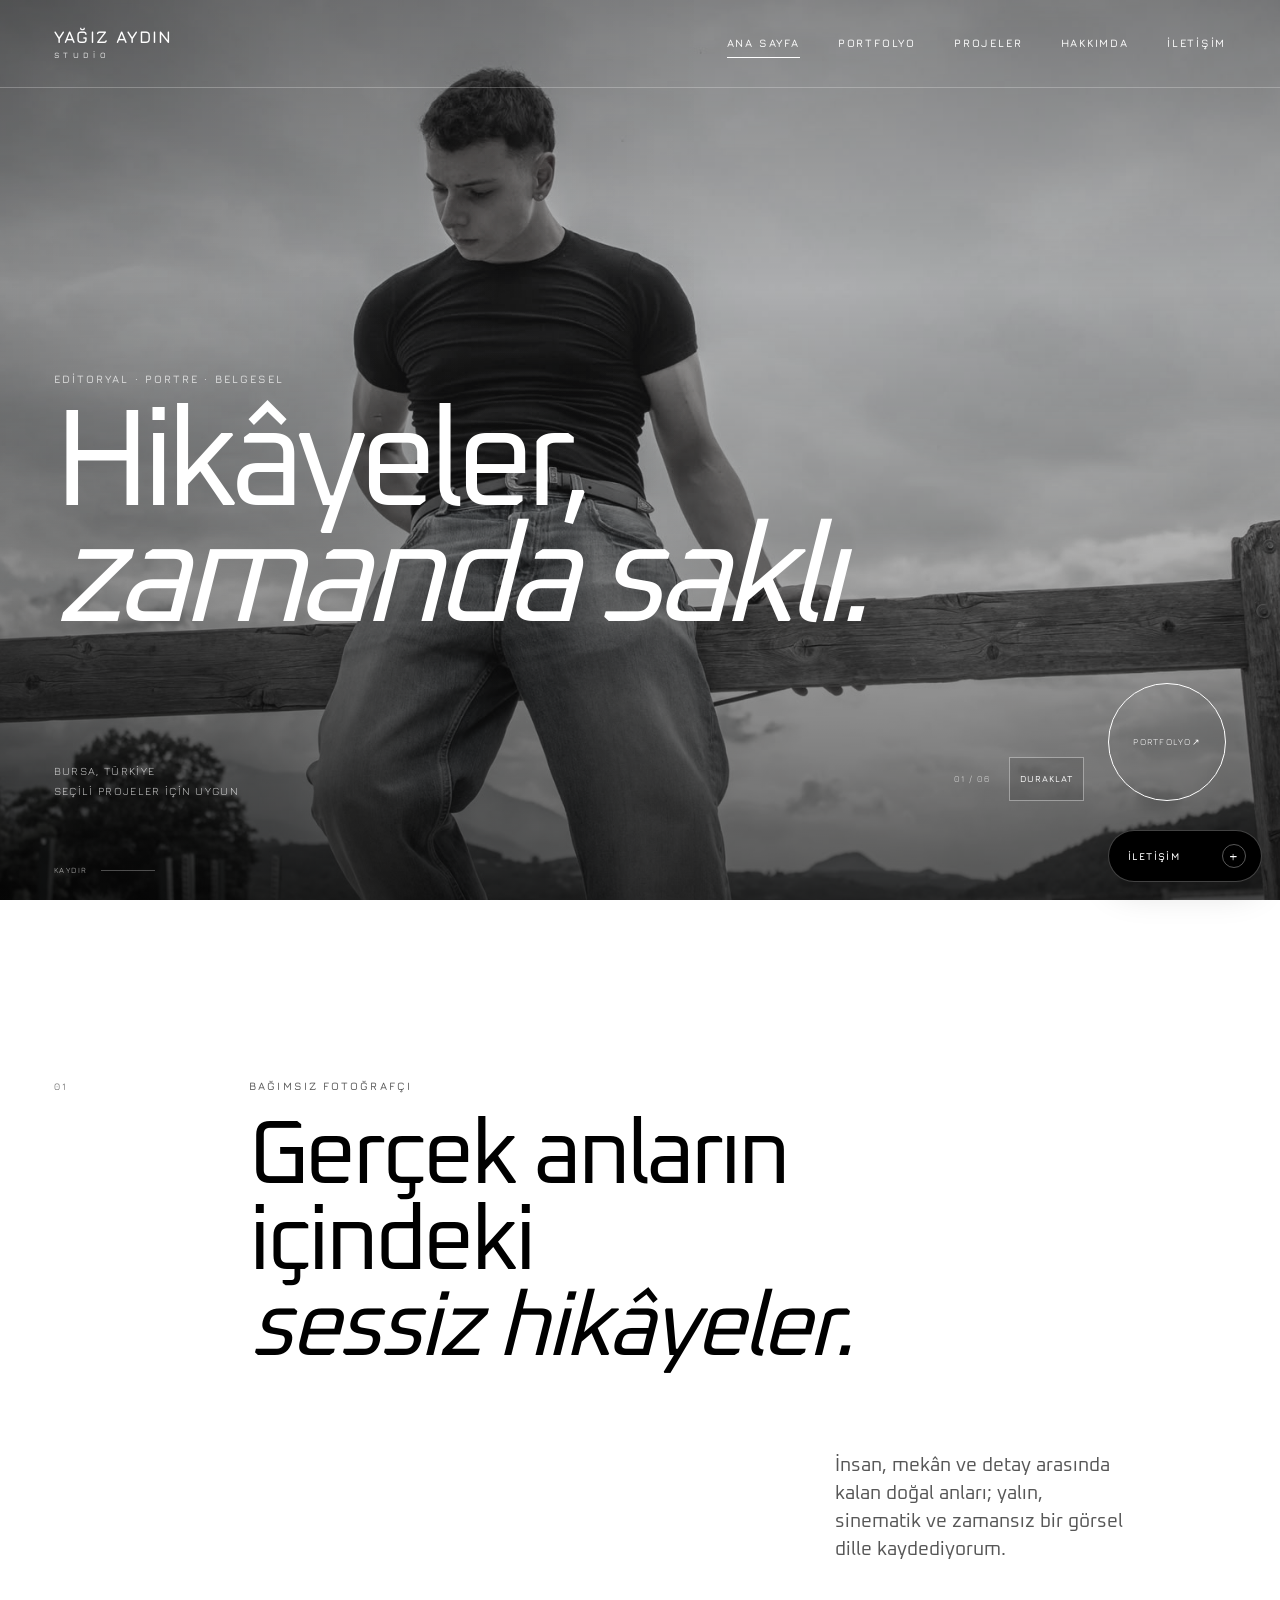
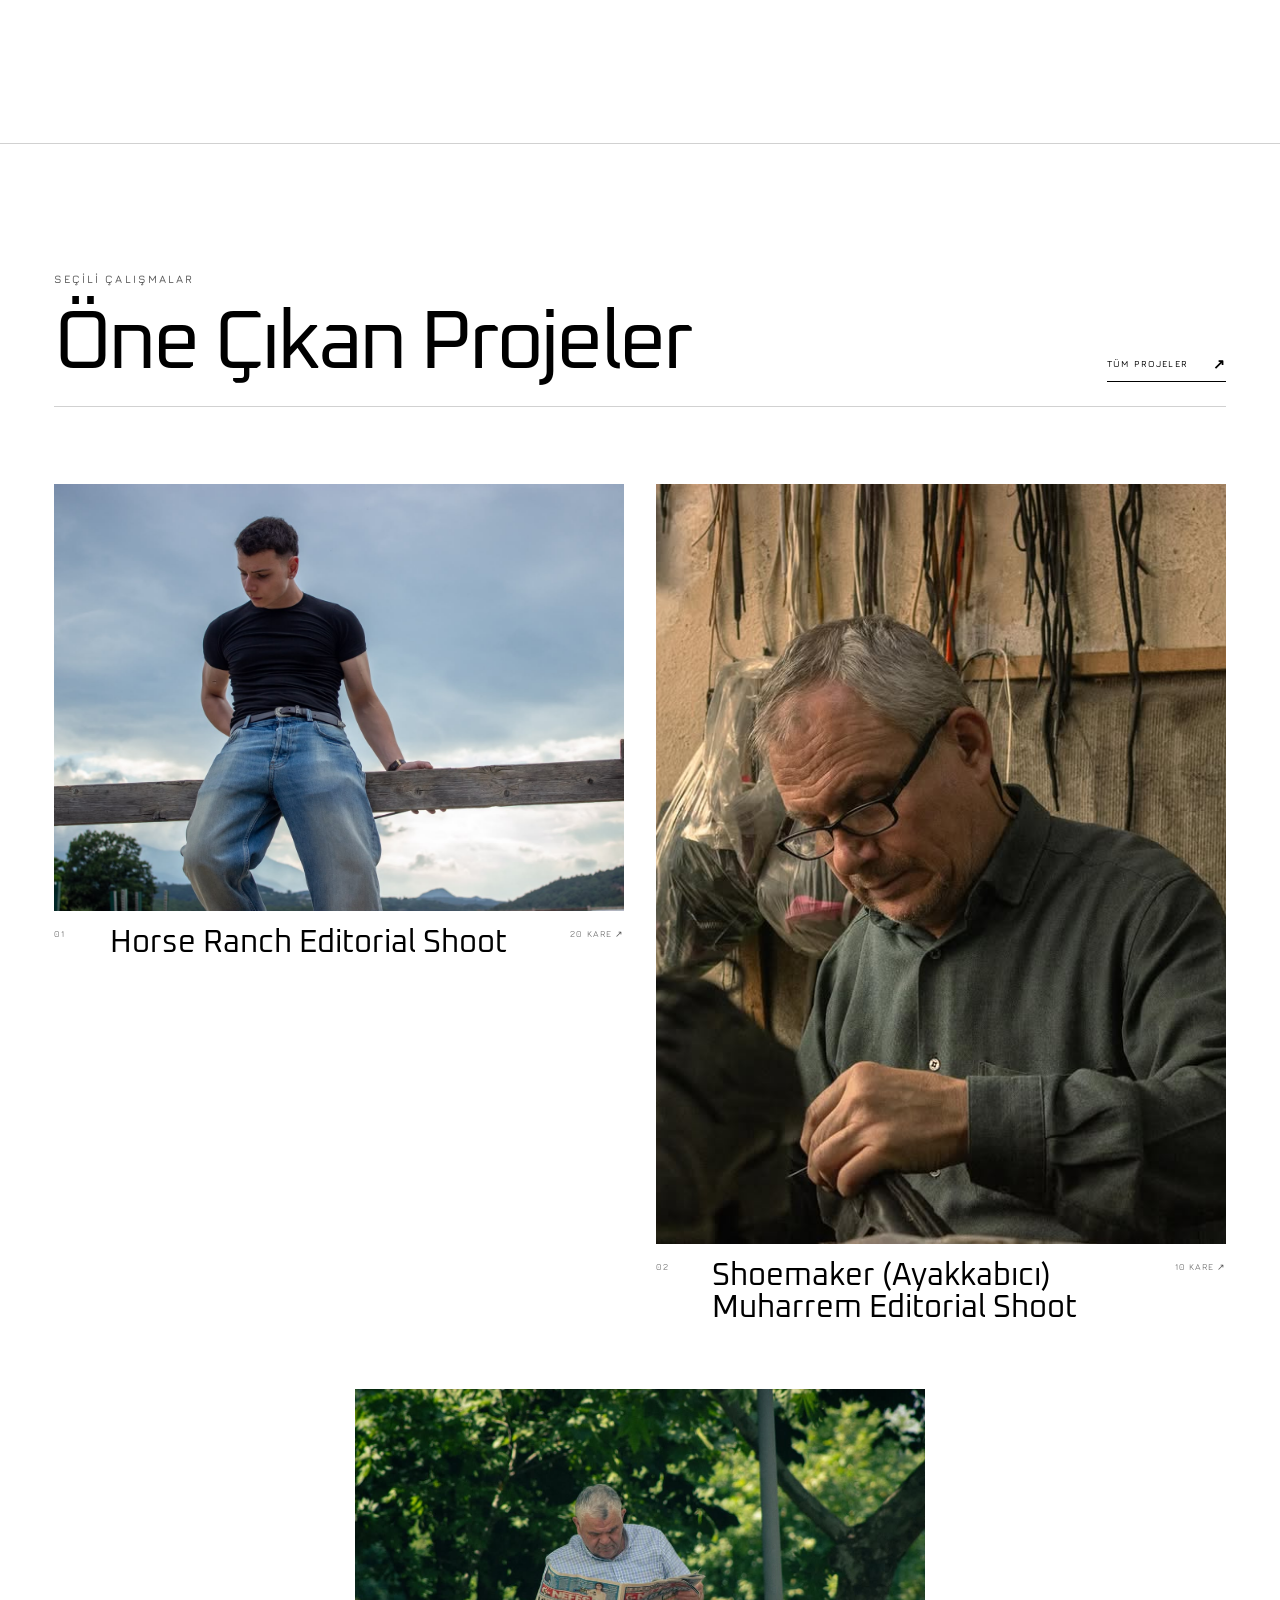
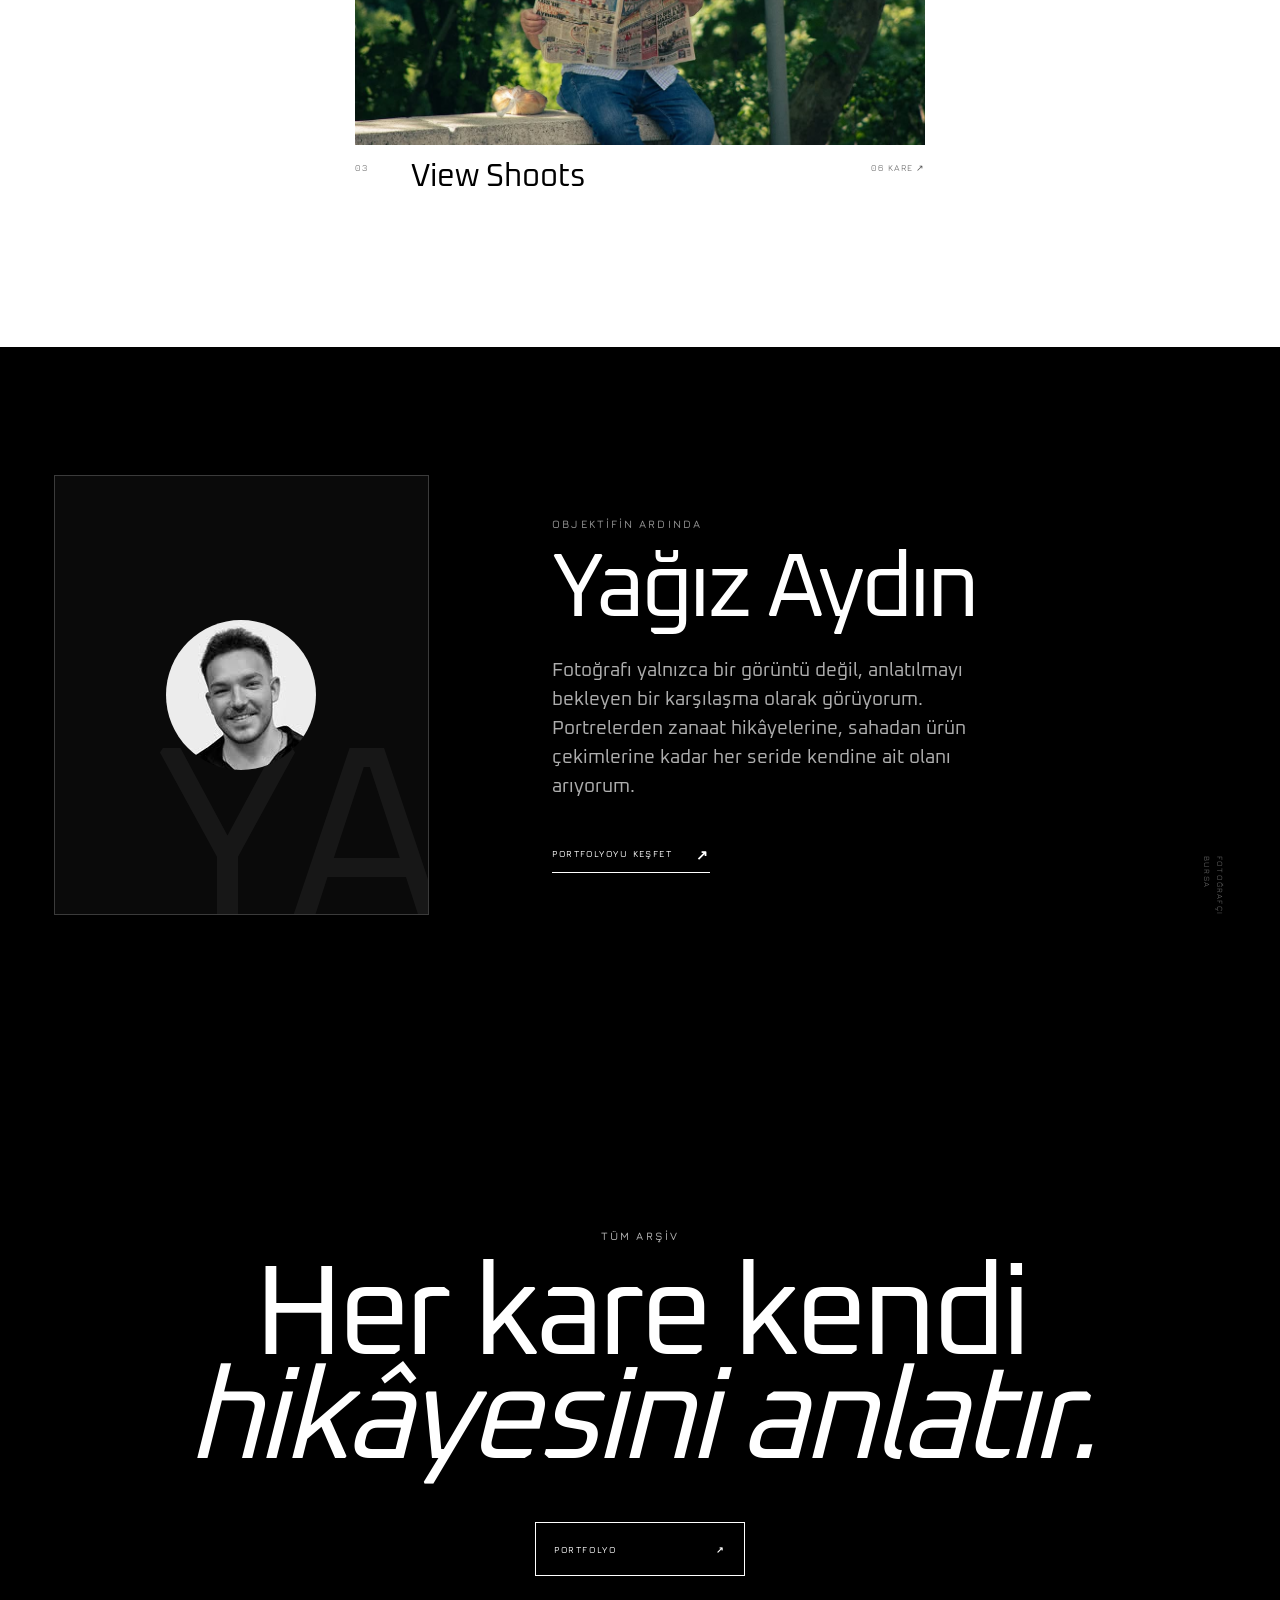
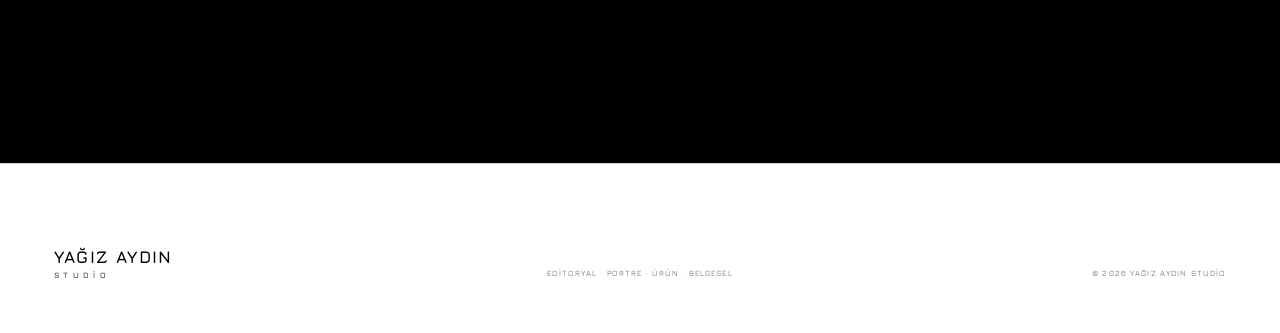
==== commit ed1190ef: "Publish website demo" ====
--- a/index.html
+++ b/index.html
@@ -3,12 +3,12 @@
 <head>
   <meta charset="utf-8">
   <meta name="viewport" content="width=device-width, initial-scale=1">
-  <meta name="description" content="Yağız Aydın Studio — Bursa merkezli fotoğrafçı; editorial, portre, ürün ve belgesel fotoğraf.">
-  <meta name="theme-color" content="#171817">
-  <title>Yağız Aydın Studio — Photographer</title>
-  <link rel="stylesheet" href="styles.css">
-  <script src="assets.js" defer></script>
-  <script src="script.js" defer></script>
+  <meta name="description" content="Yağız Aydın Studio — Bursa merkezli fotoğrafçı; editoryal, portre, ürün ve belgesel fotoğraf.">
+  <meta name="theme-color" content="#000000">
+  <title>Yağız Aydın Studio — Fotoğrafçı</title>
+  <link rel="stylesheet" href="styles.css?v=20260716-3">
+  <script src="assets.js?v=20260716-3" defer></script>
+  <script src="script.js?v=20260716-3" defer></script>
 </head>
 <body class="home-page" data-page="home">
   <a class="skip-link" href="#main-content">İçeriğe geç</a>
@@ -23,11 +23,11 @@
       <span></span><span></span>
     </button>
     <nav class="site-nav" id="site-nav" aria-label="Ana menü" data-nav>
-      <a href="index.html" aria-current="page">HOME</a>
-      <a href="portfolio.html">PORTFOLIO</a>
-      <a href="projects.html">PROJECTS</a>
-      <a href="#about">ABOUT</a>
-      <a href="contact.html">CONTACT</a>
+      <a href="index.html" aria-current="page">ANA SAYFA</a>
+      <a href="portfolio.html">PORTFOLYO</a>
+      <a href="projects.html">PROJELER</a>
+      <a href="#about">HAKKIMDA</a>
+      <a href="contact.html">İLETİŞİM</a>
     </nav>
   </header>
 
@@ -39,22 +39,22 @@
       </div>
       <div class="hero__shade"></div>
       <div class="hero__content">
-        <p class="eyebrow eyebrow--light reveal">Editorial · Portrait · Documentary</p>
-        <h1 id="hero-title" class="hero__title reveal">Stories,<br><em>held still.</em></h1>
+        <p class="eyebrow eyebrow--light reveal">Editoryal · Portre · Belgesel</p>
+        <h1 id="hero-title" class="hero__title reveal">Hikâyeler,<br><em>zamanda saklı.</em></h1>
         <div class="hero__footer reveal">
-          <p>Bursa, Türkiye<br>Available for selected work</p>
+          <p>Bursa, Türkiye<br>Seçili projeler için uygun</p>
           <a class="circle-link circle-link--light" href="portfolio.html">
-            <span>VIEW<br>WORK</span>
+            <span>PORTFOLYO</span>
             <span aria-hidden="true">↗</span>
           </a>
         </div>
       </div>
-      <div class="hero-slideshow__controls" aria-label="Hero slayt kontrolleri">
+      <div class="hero-slideshow__controls" aria-label="Ana görsel slayt kontrolleri">
         <p><span data-hero-current>01</span> / <span data-hero-total>06</span></p>
-        <button class="hero-slideshow__toggle" type="button" data-hero-toggle aria-pressed="false">PAUSE</button>
+        <button class="hero-slideshow__toggle" type="button" data-hero-toggle aria-pressed="false">DURAKLAT</button>
       </div>
       <a class="scroll-cue" href="#selected-work" aria-label="Seçili projelere kaydır">
-        <span>SCROLL</span>
+        <span>KAYDIR</span>
         <i></i>
       </a>
     </section>
@@ -62,7 +62,7 @@
     <section class="intro section-pad" aria-labelledby="intro-title">
       <div class="section-index">01</div>
       <div class="intro__copy">
-        <p class="eyebrow">Independent photographer</p>
+        <p class="eyebrow">Bağımsız fotoğrafçı</p>
         <h2 id="intro-title">Gerçek anların içindeki<br><em>sessiz hikâyeler.</em></h2>
       </div>
       <p class="intro__text">İnsan, mekân ve detay arasında kalan doğal anları; yalın, sinematik ve zamansız bir görsel dille kaydediyorum.</p>
@@ -71,8 +71,8 @@
     <section class="selected-work section-pad" id="selected-work" aria-labelledby="selected-title">
       <div class="section-heading">
         <div>
-          <p class="eyebrow">Selected work</p>
-          <h2 id="selected-title">Featured Projects</h2>
+          <p class="eyebrow">Seçili çalışmalar</p>
+          <h2 id="selected-title">Öne Çıkan Projeler</h2>
         </div>
         <a class="text-link" href="projects.html">TÜM PROJELER <span aria-hidden="true">↗</span></a>
       </div>
@@ -85,18 +85,18 @@
         <span aria-hidden="true">YA</span>
       </div>
       <div class="about__content reveal">
-        <p class="eyebrow">Behind the lens</p>
+        <p class="eyebrow">Objektifin ardında</p>
         <h2 id="about-title">Yağız Aydın</h2>
         <p>Fotoğrafı yalnızca bir görüntü değil, anlatılmayı bekleyen bir karşılaşma olarak görüyorum. Portrelerden zanaat hikâyelerine, sahadan ürün çekimlerine kadar her seride kendine ait olanı arıyorum.</p>
-        <a class="text-link" href="portfolio.html">PORTFOLIO’YU KEŞFET <span aria-hidden="true">↗</span></a>
+        <a class="text-link" href="portfolio.html">PORTFOLYOYU KEŞFET <span aria-hidden="true">↗</span></a>
       </div>
-      <p class="about__note">PHOTOGRAPHER<br>BASED IN BURSA</p>
+      <p class="about__note">FOTOĞRAFÇI<br>BURSA</p>
     </section>
 
     <section class="closing-cta" aria-labelledby="cta-title">
-      <p class="eyebrow eyebrow--light">The full archive</p>
-      <h2 id="cta-title">Every frame tells<br><em>its own story.</em></h2>
-      <a class="button button--light" href="portfolio.html">PORTFOLIO <span aria-hidden="true">↗</span></a>
+      <p class="eyebrow eyebrow--light">Tüm arşiv</p>
+      <h2 id="cta-title">Her kare kendi<br><em>hikâyesini anlatır.</em></h2>
+      <a class="button button--light" href="portfolio.html">PORTFOLYO <span aria-hidden="true">↗</span></a>
     </section>
   </main>
 
@@ -105,7 +105,7 @@
       <span>YAĞIZ AYDIN</span>
       <small>STUDİO</small>
     </a>
-    <p>Editorial · Portrait · Product · Documentary</p>
+    <p>Editoryal · Portre · Ürün · Belgesel</p>
     <p>© <span data-year>2026</span> YAĞIZ AYDIN STUDİO</p>
   </footer>
 </body>
--- a/styles.css
+++ b/styles.css
@@ -35,17 +35,16 @@
 }
 
 :root {
-  --paper: #e5e5e1;
-  --paper-deep: #c9c9c5;
-  --ink: #171817;
-  --olive: #747672;
-  --muted: #656764;
-  --line: rgba(23, 24, 23, 0.22);
-  --white: #f3f3f0;
+  --paper: #ffffff;
+  --paper-deep: #f2f2f2;
+  --ink: #000000;
+  --soft-ink: #4a4a4a;
+  --muted: #575757;
+  --line: rgba(0, 0, 0, 0.18);
+  --white: #ffffff;
   --display: "Oxanium", "Arial Narrow", sans-serif;
   --sans: "Jura", "Helvetica Neue", Arial, sans-serif;
   --image-wash: grayscale(0.76) saturate(0.28) contrast(0.88) brightness(1.04);
-  --image-wash-hover: grayscale(0.46) saturate(0.42) contrast(0.92) brightness(1.02);
   --header-h: 88px;
   --page-pad: clamp(20px, 4.2vw, 72px);
 }
@@ -111,7 +110,7 @@
 }
 
 :focus-visible {
-  outline: 2px solid #a3b078;
+  outline: 2px solid currentColor;
   outline-offset: 4px;
 }
 
@@ -198,7 +197,7 @@
   height: var(--header-h);
   padding: 0 var(--page-pad);
   border-bottom: 1px solid var(--line);
-  background: rgba(229, 229, 225, 0.92);
+  background: rgba(255, 255, 255, 0.96);
   transition: background-color 300ms ease, border-color 300ms ease;
   backdrop-filter: blur(12px);
 }
@@ -211,7 +210,7 @@
 
 .site-header--overlay.is-scrolled {
   border-bottom-color: var(--line);
-  background: rgba(229, 229, 225, 0.94);
+  background: rgba(255, 255, 255, 0.97);
   backdrop-filter: blur(12px);
 }
 
@@ -309,7 +308,7 @@
   min-height: 720px;
   height: 100svh;
   overflow: hidden;
-  background: #242524;
+  background: #000000;
   color: var(--white);
 }
 
@@ -346,8 +345,8 @@
   position: absolute;
   inset: 0;
   background:
-    linear-gradient(180deg, rgba(9, 10, 8, 0.28) 0%, rgba(9, 10, 8, 0.03) 32%, rgba(9, 10, 8, 0.62) 100%),
-    linear-gradient(90deg, rgba(9, 10, 8, 0.2), transparent 55%);
+    linear-gradient(180deg, rgba(0, 0, 0, 0.28) 0%, rgba(0, 0, 0, 0.03) 32%, rgba(0, 0, 0, 0.62) 100%),
+    linear-gradient(90deg, rgba(0, 0, 0, 0.2), transparent 55%);
 }
 
 .hero__content {
@@ -569,14 +568,14 @@
   width: 100%;
   height: 100%;
   object-fit: cover;
-  filter: var(--image-wash);
-  transition: transform 700ms cubic-bezier(0.2, 0.65, 0.25, 1), filter 400ms ease;
+  filter: none;
+  transition: transform 700ms cubic-bezier(0.2, 0.65, 0.25, 1);
 }
 
 .featured-card a:hover img,
 .project-card:hover img {
   transform: scale(1.025);
-  filter: var(--image-wash-hover);
+  filter: none;
 }
 
 .featured-card__meta {
@@ -609,7 +608,7 @@
   gap: 24px;
   padding-top: clamp(90px, 10vw, 160px);
   padding-bottom: clamp(90px, 10vw, 160px);
-  background: #292a29;
+  background: #000000;
   color: var(--white);
 }
 
@@ -621,7 +620,7 @@
   min-height: 440px;
   overflow: hidden;
   border: 1px solid rgba(255, 255, 255, 0.2);
-  background: #202120;
+  background: #0a0a0a;
 }
 
 .about__portrait img {
@@ -630,7 +629,7 @@
   width: 150px;
   height: 150px;
   border-radius: 50%;
-  filter: grayscale(1) contrast(1.05);
+  filter: none;
 }
 
 .about__portrait span {
@@ -795,7 +794,7 @@
 }
 
 .page-intro__mark {
-  color: var(--olive);
+  color: var(--soft-ink);
   font-family: var(--display);
   font-size: clamp(44px, 5vw, 80px);
   font-style: italic;
@@ -820,7 +819,7 @@
   margin-bottom: 32px;
   border-top: 1px solid var(--line);
   border-bottom: 1px solid var(--line);
-  background: rgba(229, 229, 225, 0.94);
+  background: rgba(255, 255, 255, 0.97);
   backdrop-filter: blur(10px);
 }
 
@@ -893,8 +892,8 @@
 .gallery-item img {
   width: 100%;
   height: auto;
-  filter: var(--image-wash);
-  transition: transform 600ms cubic-bezier(0.2, 0.65, 0.25, 1), filter 400ms ease;
+  filter: none;
+  transition: transform 600ms cubic-bezier(0.2, 0.65, 0.25, 1);
 }
 
 .gallery-item__caption {
@@ -908,7 +907,7 @@
   min-height: 76px;
   padding: 28px 14px 12px;
   transform: translateY(100%);
-  background: linear-gradient(transparent, rgba(8, 9, 7, 0.75));
+  background: linear-gradient(transparent, rgba(0, 0, 0, 0.75));
   color: var(--white);
   font-size: 8px;
   letter-spacing: 0.12em;
@@ -918,7 +917,7 @@
 
 .gallery-item__button:hover img {
   transform: scale(1.015);
-  filter: var(--image-wash-hover);
+  filter: none;
 }
 
 .gallery-item__button:hover .gallery-item__caption,
@@ -927,7 +926,7 @@
 }
 
 .gallery-item--portrait {
-  background: #cdcdca;
+  background: #f2f2f2;
 }
 
 .gallery-item--portrait .gallery-item__button {
@@ -967,7 +966,7 @@
 .project-card__shade {
   position: absolute;
   inset: 0;
-  background: linear-gradient(180deg, rgba(8, 9, 7, 0.02) 25%, rgba(8, 9, 7, 0.52) 100%);
+  background: linear-gradient(180deg, rgba(0, 0, 0, 0.02) 25%, rgba(0, 0, 0, 0.52) 100%);
   transition: background-color 300ms ease;
 }
 
@@ -982,7 +981,7 @@
   transform: translate(-50%, -50%);
   border: 1px solid rgba(255, 255, 255, 0.75);
   border-radius: 50%;
-  background: rgba(13, 14, 11, 0.22);
+  background: rgba(0, 0, 0, 0.24);
   color: var(--white);
   font-size: 9px;
   font-weight: 600;
@@ -1038,12 +1037,12 @@
   min-height: 680px;
   height: 92svh;
   overflow: hidden;
-  background: #242524;
+  background: #000000;
   color: var(--white);
 }
 
 .project-hero__image {
-  filter: var(--image-wash);
+  filter: none;
 }
 
 .project-hero__content {
@@ -1166,7 +1165,7 @@
   height: 150px;
   margin-bottom: 34px;
   border-radius: 50%;
-  filter: grayscale(1) contrast(0.9) brightness(1.05);
+  filter: none;
 }
 
 .contact-profile .eyebrow {
@@ -1261,7 +1260,7 @@
   transform: translateY(14px) scale(0.98);
   transform-origin: right bottom;
   border: 1px solid rgba(255, 255, 255, 0.15);
-  background: rgba(23, 24, 23, 0.97);
+  background: rgba(0, 0, 0, 0.97);
   color: var(--white);
   opacity: 0;
   visibility: hidden;
@@ -1459,7 +1458,7 @@
 }
 
 .lightbox::backdrop {
-  background: rgba(8, 9, 7, 0.96);
+  background: rgba(0, 0, 0, 0.96);
 }
 
 .lightbox[open] {
@@ -1473,7 +1472,7 @@
   width: 100%;
   height: 100%;
   padding: 66px clamp(52px, 8vw, 140px);
-  background: rgba(8, 9, 7, 0.96);
+  background: rgba(0, 0, 0, 0.96);
 }
 
 .lightbox__image {
@@ -1624,7 +1623,7 @@
     font-family: var(--sans);
     font-size: 9px;
     letter-spacing: 0.15em;
-    content: "NAVIGATION";
+    content: "MENÜ";
   }
 
   .site-nav a {
@@ -1873,6 +1872,321 @@
     right: var(--page-pad);
     bottom: 82px;
   }
+
+  /* Mobil menünün fixed konumunu viewport'a bağla. */
+  .site-header,
+  .site-header.site-header--overlay.is-scrolled {
+    -webkit-backdrop-filter: none;
+    backdrop-filter: none;
+  }
+
+  body:not(.home-page) {
+    --header-h: 64px;
+  }
+
+  body:not(.home-page) .site-nav {
+    justify-content: flex-start;
+    gap: 0;
+    min-height: 100dvh;
+    padding: calc(var(--header-h) + 58px) var(--page-pad) 32px;
+    font-size: clamp(30px, 9vw, 42px);
+    letter-spacing: -0.025em;
+    transition: transform 280ms cubic-bezier(0.2, 0.75, 0.25, 1), visibility 280ms;
+  }
+
+  body:not(.home-page) .site-nav::before {
+    top: calc(var(--header-h) + 22px);
+  }
+
+  body:not(.home-page) .site-nav a {
+    padding: 14px 0;
+    border-bottom: 1px solid var(--line);
+  }
+
+  .intro {
+    padding-top: 72px;
+    padding-bottom: 72px;
+  }
+
+  .section-index {
+    display: none;
+  }
+
+  .intro h2 {
+    font-size: clamp(40px, 11vw, 58px);
+    line-height: 0.95;
+  }
+
+  .intro__text {
+    margin-top: 26px;
+    font-size: 17px;
+  }
+
+  .selected-work {
+    padding-top: 64px;
+    padding-bottom: 72px;
+  }
+
+  .section-heading {
+    margin-bottom: 32px;
+  }
+
+  .featured-card,
+  .featured-card:nth-child(3) {
+    margin-bottom: 34px;
+  }
+
+  .featured-card:nth-child(n + 3) {
+    display: none;
+  }
+
+  .featured-card:nth-child(2) .featured-card__image {
+    aspect-ratio: 4 / 3;
+  }
+
+  .about {
+    padding-top: 64px;
+    padding-bottom: 64px;
+  }
+
+  .about__portrait {
+    display: block;
+    width: 96px;
+    min-height: 0;
+    height: 96px;
+    margin-bottom: 28px;
+    overflow: visible;
+    border: 0;
+    background: transparent;
+  }
+
+  .about__portrait img {
+    width: 96px;
+    height: 96px;
+  }
+
+  .about__portrait span {
+    display: none;
+  }
+
+  .about h2 {
+    margin-bottom: 20px;
+    font-size: 44px;
+  }
+
+  .about__content > p:not(.eyebrow) {
+    margin-bottom: 28px;
+    font-family: var(--sans);
+    font-size: 17px;
+    line-height: 1.55;
+  }
+
+  .closing-cta {
+    min-height: 0;
+    padding: 72px var(--page-pad);
+  }
+
+  .closing-cta h2 {
+    margin-bottom: 32px;
+    font-size: clamp(42px, 11vw, 58px);
+    line-height: 0.94;
+  }
+
+  .site-footer {
+    min-height: 132px;
+    padding-top: 34px;
+    padding-bottom: 34px;
+  }
+
+  .page-intro {
+    min-height: 0;
+    padding-top: calc(var(--header-h) + 56px);
+    padding-bottom: 40px;
+  }
+
+  .page-intro__index {
+    margin-bottom: 26px;
+  }
+
+  .page-intro h1,
+  .page-intro--projects h1,
+  .page-intro--contact h1 {
+    margin: 0;
+    font-size: clamp(42px, 12.5vw, 64px);
+    letter-spacing: -0.045em;
+    line-height: 0.95;
+    white-space: normal;
+  }
+
+  .page-intro__bottom {
+    margin-top: 26px;
+  }
+
+  .page-intro__bottom p {
+    font-family: var(--sans);
+    font-size: 14px;
+    line-height: 1.55;
+  }
+
+  .page-intro__mark {
+    display: none;
+  }
+
+  .portfolio-section,
+  .projects-section,
+  .project-gallery-section {
+    padding-top: 24px;
+    padding-bottom: 72px;
+  }
+
+  .gallery-toolbar {
+    min-height: 56px;
+    margin-bottom: 18px;
+    overflow: hidden;
+    border-top: 0;
+  }
+
+  .filter-list {
+    width: 100%;
+    flex-wrap: nowrap;
+    gap: 18px;
+    overflow-x: auto;
+    scrollbar-width: none;
+  }
+
+  .filter-list::-webkit-scrollbar {
+    display: none;
+  }
+
+  .filter-button {
+    flex: 0 0 auto;
+  }
+
+  .masonry-gallery {
+    columns: 1;
+  }
+
+  .gallery-item__caption {
+    display: none;
+  }
+
+  .project-grid {
+    gap: 34px;
+  }
+
+  .project-card__number,
+  .project-card__meta p {
+    display: none;
+  }
+
+  .project-card__discover {
+    width: 80px;
+    height: 80px;
+  }
+
+  .project-card__meta h2 {
+    font-size: clamp(25px, 7vw, 32px);
+  }
+
+  .project-hero {
+    min-height: 440px;
+    height: 60svh;
+    max-height: 560px;
+  }
+
+  .project-hero__content {
+    bottom: 40px;
+  }
+
+  .project-breadcrumb {
+    margin-bottom: 24px;
+  }
+
+  .project-hero__content .eyebrow,
+  .project-hero > .scroll-cue {
+    display: none;
+  }
+
+  .project-hero__content h1 {
+    font-size: clamp(38px, 10.5vw, 54px);
+    line-height: 0.94;
+  }
+
+  .project-hero__count {
+    margin-top: 16px;
+  }
+
+  .project-gallery-heading {
+    margin-bottom: 18px;
+    padding-bottom: 12px;
+  }
+
+  .project-gallery-heading p:last-child {
+    display: none;
+  }
+
+  .next-project {
+    margin-top: 64px;
+  }
+
+  .next-project a {
+    min-height: 118px;
+    padding: 24px 0;
+  }
+
+  .next-project strong {
+    font-size: clamp(26px, 7vw, 34px);
+  }
+
+  .contact-directory {
+    gap: 36px;
+    padding-top: 48px;
+    padding-bottom: 80px;
+  }
+
+  .contact-profile {
+    gap: 16px;
+  }
+
+  .contact-profile img {
+    flex-basis: 84px;
+    width: 84px;
+    height: 84px;
+  }
+
+  .contact-line {
+    grid-template-columns: minmax(0, 1fr) 24px;
+    gap: 4px 12px;
+    min-height: 86px;
+    padding: 16px 0;
+  }
+
+  .contact-line > span {
+    display: none;
+  }
+
+  .contact-line > small,
+  .contact-line strong {
+    grid-column: 1;
+  }
+
+  .contact-line > small {
+    align-self: end;
+  }
+
+  .contact-line strong {
+    font-size: clamp(18px, 5vw, 23px);
+  }
+
+  .contact-line i {
+    grid-column: 2;
+    grid-row: 1 / span 2;
+  }
+
+  .floating-contacts__toggle {
+    min-width: 126px;
+    min-height: 48px;
+  }
 }
 
 @media (max-width: 500px) {
@@ -1893,9 +2207,7 @@
   }
 
   .page-intro__mark {
-    display: block;
-    margin-top: 36px;
-    text-align: right;
+    display: none;
   }
 
   .gallery-toolbar > p {
@@ -1947,32 +2259,32 @@
   }
 
   .contact-profile {
-    display: block;
+    display: flex;
   }
 
   .contact-profile img {
-    margin-bottom: 26px;
+    margin-bottom: 0;
   }
 
   .contact-line {
-    grid-template-columns: 28px minmax(0, 1fr) 22px;
-    gap: 10px;
-    min-height: 126px;
-    padding: 20px 6px;
+    grid-template-columns: minmax(0, 1fr) 22px;
+    gap: 4px 10px;
+    min-height: 84px;
+    padding: 15px 0;
   }
 
   .contact-line > small {
+    grid-column: 1;
+    align-self: end;
+  }
+
+  .contact-line strong {
+    grid-column: 1;
+    font-size: clamp(18px, 6vw, 27px);
+  }
+
+  .contact-line i {
     grid-column: 2;
-    align-self: end;
-  }
-
-  .contact-line strong {
-    grid-column: 2;
-    font-size: clamp(18px, 6vw, 27px);
-  }
-
-  .contact-line i {
-    grid-column: 3;
     grid-row: 1 / span 2;
   }
 
@@ -2011,3 +2323,9 @@
     transition-duration: 0.01ms !important;
   }
 }
+
+/* Ana sayfa hero'su dışında tüm fotoğraflar kaynak renkleriyle gösterilir. */
+body:not(.home-page) img,
+.home-page main > section:not(.hero) img {
+  filter: none !important;
+}
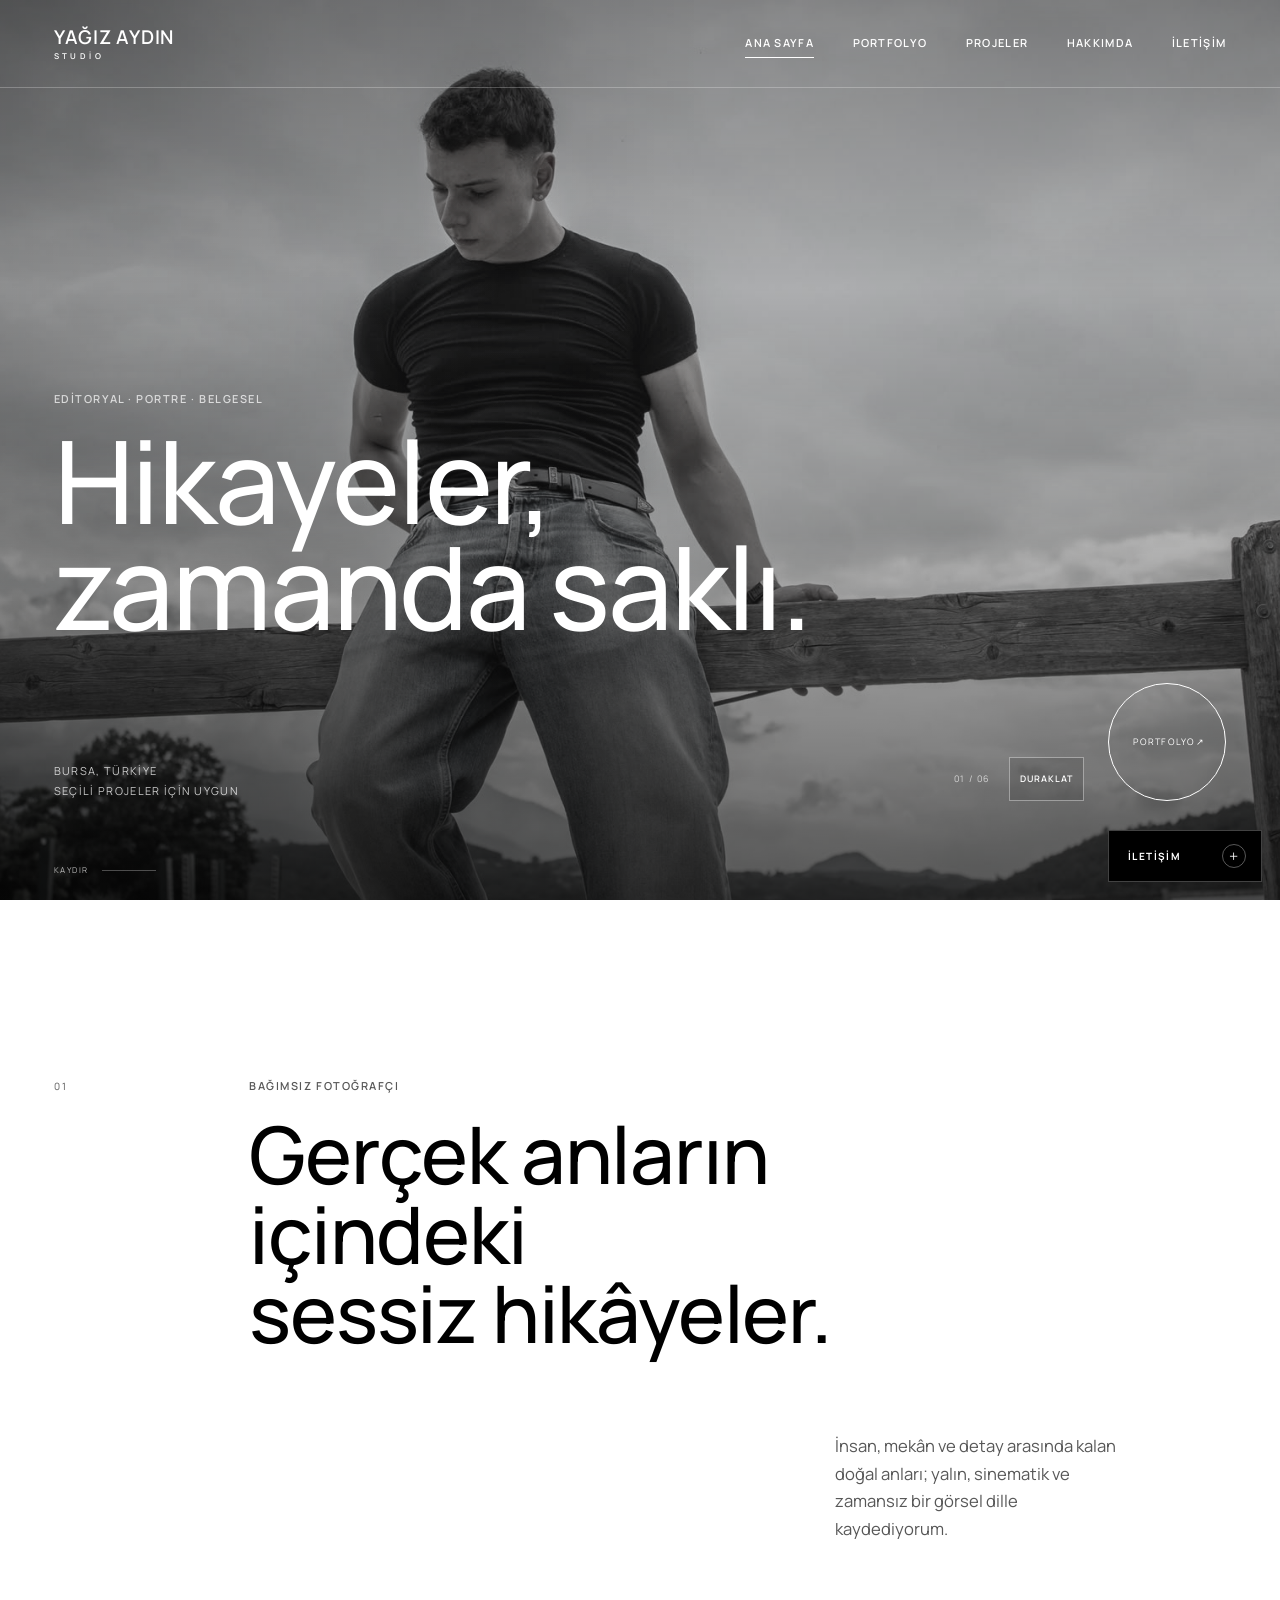
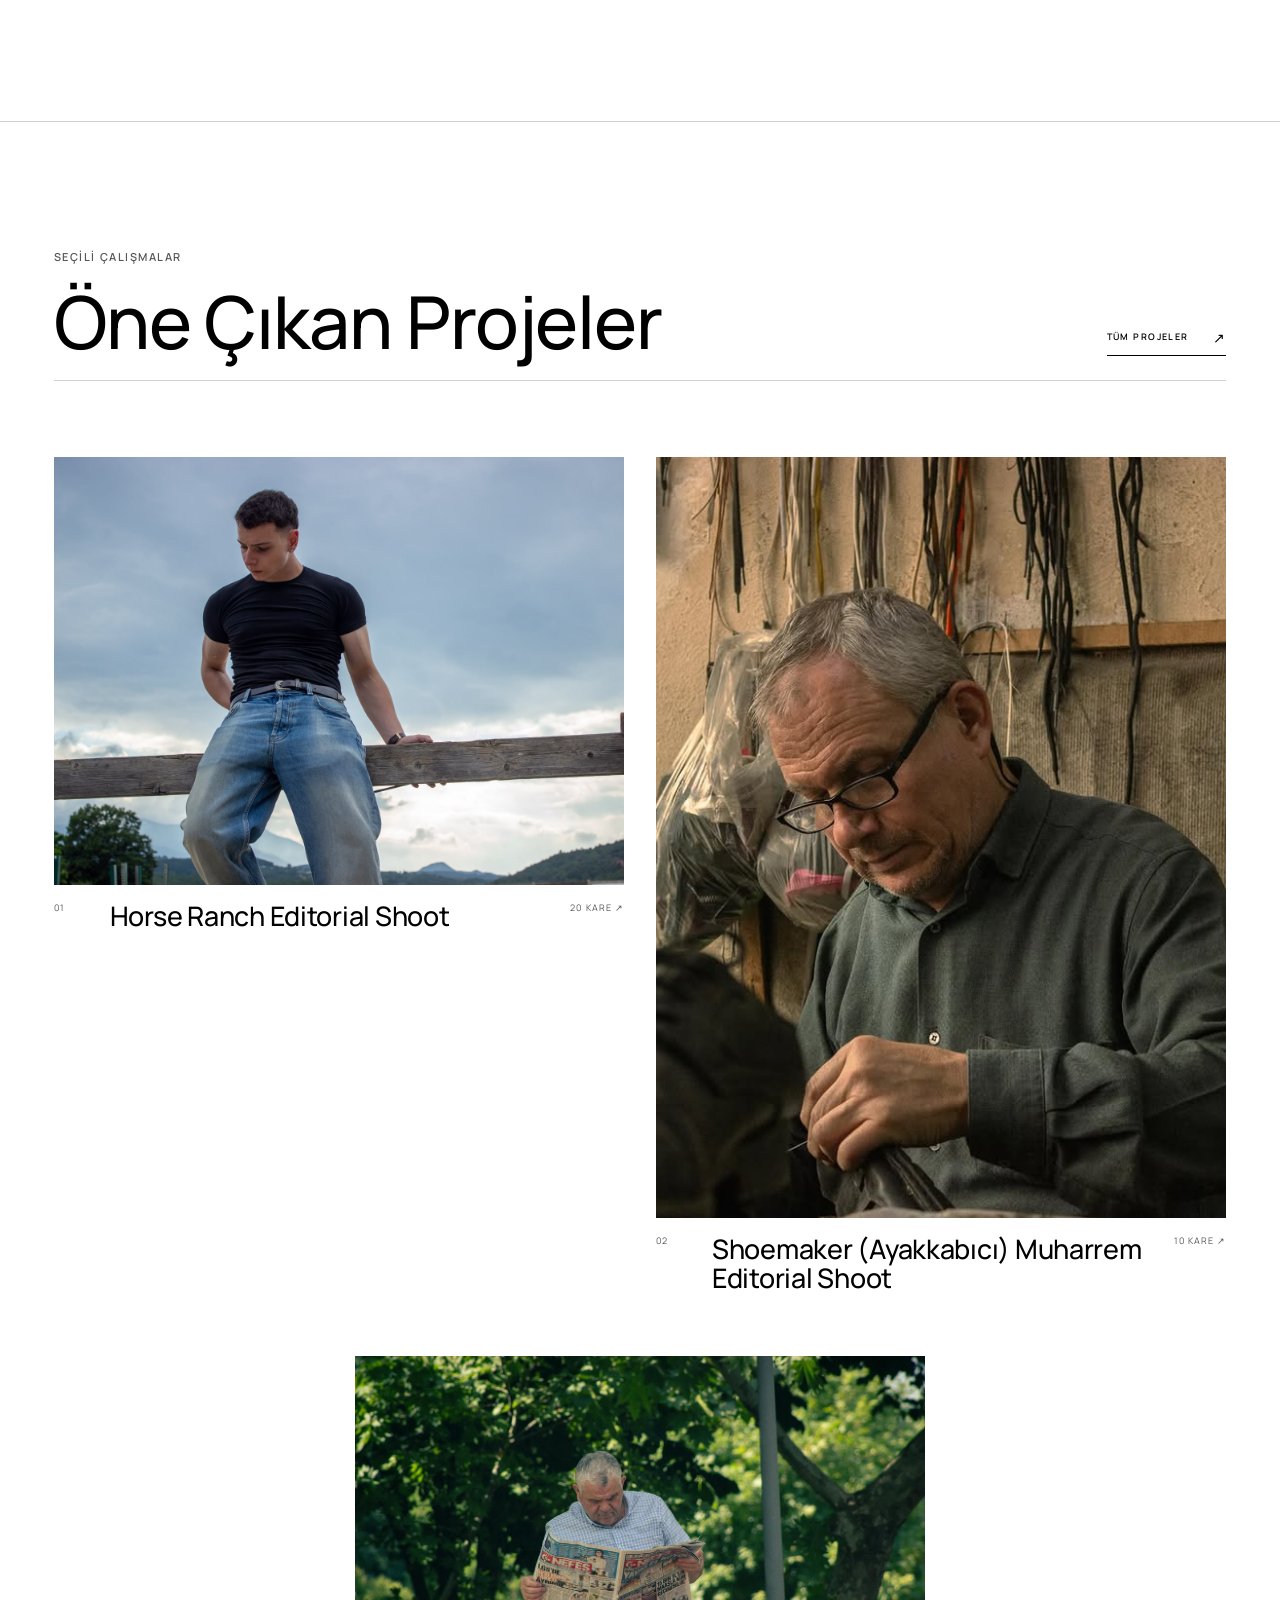
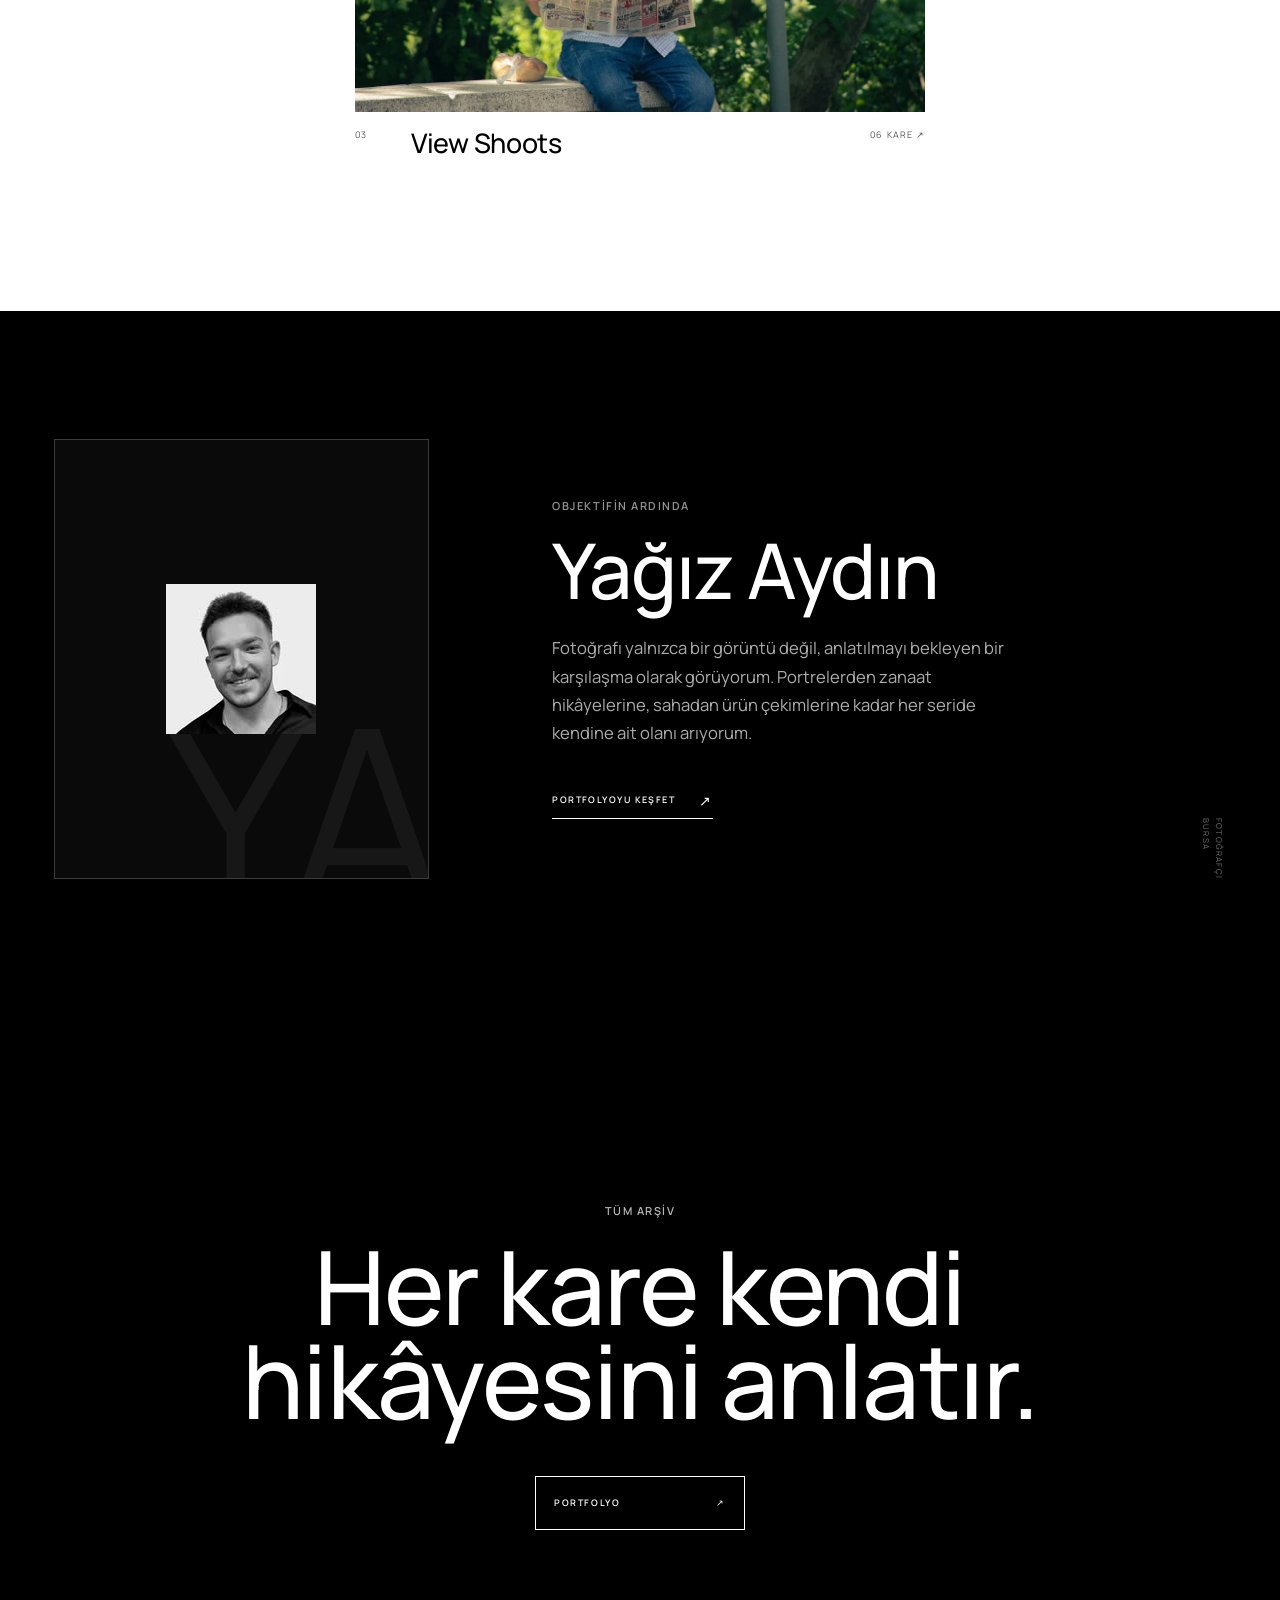
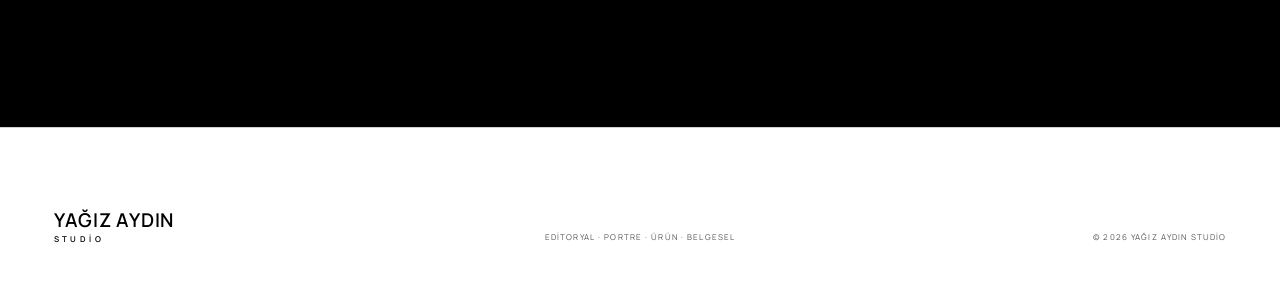
==== commit 9cff20c8: "Publish website demo" ====
--- a/index.html
+++ b/index.html
@@ -6,9 +6,9 @@
   <meta name="description" content="Yağız Aydın Studio — Bursa merkezli fotoğrafçı; editoryal, portre, ürün ve belgesel fotoğraf.">
   <meta name="theme-color" content="#000000">
   <title>Yağız Aydın Studio — Fotoğrafçı</title>
-  <link rel="stylesheet" href="styles.css?v=20260716-3">
-  <script src="assets.js?v=20260716-3" defer></script>
-  <script src="script.js?v=20260716-3" defer></script>
+  <link rel="stylesheet" href="styles.css?v=20260716-6">
+  <script src="assets.js?v=20260716-5" defer></script>
+  <script src="script.js?v=20260716-5" defer></script>
 </head>
 <body class="home-page" data-page="home">
   <a class="skip-link" href="#main-content">İçeriğe geç</a>
@@ -40,7 +40,7 @@
       <div class="hero__shade"></div>
       <div class="hero__content">
         <p class="eyebrow eyebrow--light reveal">Editoryal · Portre · Belgesel</p>
-        <h1 id="hero-title" class="hero__title reveal">Hikâyeler,<br><em>zamanda saklı.</em></h1>
+        <h1 id="hero-title" class="hero__title reveal">Hikayeler,<br><span class="title-line">zamanda saklı.</span></h1>
         <div class="hero__footer reveal">
           <p>Bursa, Türkiye<br>Seçili projeler için uygun</p>
           <a class="circle-link circle-link--light" href="portfolio.html">
@@ -63,7 +63,7 @@
       <div class="section-index">01</div>
       <div class="intro__copy">
         <p class="eyebrow">Bağımsız fotoğrafçı</p>
-        <h2 id="intro-title">Gerçek anların içindeki<br><em>sessiz hikâyeler.</em></h2>
+        <h2 id="intro-title">Gerçek anların içindeki<br><span class="title-line">sessiz hikâyeler.</span></h2>
       </div>
       <p class="intro__text">İnsan, mekân ve detay arasında kalan doğal anları; yalın, sinematik ve zamansız bir görsel dille kaydediyorum.</p>
     </section>
@@ -95,7 +95,7 @@
 
     <section class="closing-cta" aria-labelledby="cta-title">
       <p class="eyebrow eyebrow--light">Tüm arşiv</p>
-      <h2 id="cta-title">Her kare kendi<br><em>hikâyesini anlatır.</em></h2>
+      <h2 id="cta-title">Her kare kendi<br><span class="title-line">hikâyesini anlatır.</span></h2>
       <a class="button button--light" href="portfolio.html">PORTFOLYO <span aria-hidden="true">↗</span></a>
     </section>
   </main>
--- a/styles.css
+++ b/styles.css
@@ -1,36 +1,36 @@
 @font-face {
-  font-family: "Jura";
+  font-family: "Bodoni Moda";
+  font-style: normal;
+  font-weight: 400 900;
+  font-display: swap;
+  src: url("fonts/bodoni-moda-latin-ext.woff2") format("woff2");
+  unicode-range: U+0100-02BA, U+02BD-02C5, U+02C7-02CC, U+02CE-02D7, U+02DD-02FF, U+0304, U+0308, U+0329, U+1D00-1DBF, U+1E00-1E9F, U+1EF2-1EFF, U+2020, U+20A0-20AB, U+20AD-20C0, U+2113, U+2C60-2C7F, U+A720-A7FF;
+}
+
+@font-face {
+  font-family: "Bodoni Moda";
+  font-style: normal;
+  font-weight: 400 900;
+  font-display: swap;
+  src: url("fonts/bodoni-moda-latin.woff2") format("woff2");
+  unicode-range: U+0000-00FF, U+0131, U+0152-0153, U+02BB-02BC, U+02C6, U+02DA, U+02DC, U+0304, U+0308, U+0329, U+2000-206F, U+20AC, U+2122, U+2191, U+2193, U+2212, U+2215, U+FEFF, U+FFFD;
+}
+
+@font-face {
+  font-family: "Manrope";
   font-style: normal;
   font-weight: 300 700;
   font-display: swap;
-  src: url("fonts/jura-latin-ext.woff2") format("woff2");
+  src: url("fonts/manrope-latin-ext.woff2") format("woff2");
   unicode-range: U+0100-02BA, U+02BD-02C5, U+02C7-02CC, U+02CE-02D7, U+02DD-02FF, U+0304, U+0308, U+0329, U+1D00-1DBF, U+1E00-1E9F, U+1EF2-1EFF, U+2020, U+20A0-20AB, U+20AD-20C0, U+2113, U+2C60-2C7F, U+A720-A7FF;
 }
 
 @font-face {
-  font-family: "Jura";
+  font-family: "Manrope";
   font-style: normal;
   font-weight: 300 700;
   font-display: swap;
-  src: url("fonts/jura-latin.woff2") format("woff2");
-  unicode-range: U+0000-00FF, U+0131, U+0152-0153, U+02BB-02BC, U+02C6, U+02DA, U+02DC, U+0304, U+0308, U+0329, U+2000-206F, U+20AC, U+2122, U+2191, U+2193, U+2212, U+2215, U+FEFF, U+FFFD;
-}
-
-@font-face {
-  font-family: "Oxanium";
-  font-style: normal;
-  font-weight: 200 700;
-  font-display: swap;
-  src: url("fonts/oxanium-latin-ext.woff2") format("woff2");
-  unicode-range: U+0100-02BA, U+02BD-02C5, U+02C7-02CC, U+02CE-02D7, U+02DD-02FF, U+0304, U+0308, U+0329, U+1D00-1DBF, U+1E00-1E9F, U+1EF2-1EFF, U+2020, U+20A0-20AB, U+20AD-20C0, U+2113, U+2C60-2C7F, U+A720-A7FF;
-}
-
-@font-face {
-  font-family: "Oxanium";
-  font-style: normal;
-  font-weight: 200 700;
-  font-display: swap;
-  src: url("fonts/oxanium-latin.woff2") format("woff2");
+  src: url("fonts/manrope-latin.woff2") format("woff2");
   unicode-range: U+0000-00FF, U+0131, U+0152-0153, U+02BB-02BC, U+02C6, U+02DA, U+02DC, U+0304, U+0308, U+0329, U+2000-206F, U+20AC, U+2122, U+2191, U+2193, U+2212, U+2215, U+FEFF, U+FFFD;
 }
 
@@ -42,8 +42,8 @@
   --muted: #575757;
   --line: rgba(0, 0, 0, 0.18);
   --white: #ffffff;
-  --display: "Oxanium", "Arial Narrow", sans-serif;
-  --sans: "Jura", "Helvetica Neue", Arial, sans-serif;
+  --display: "Manrope", "Helvetica Neue", Arial, sans-serif;
+  --sans: "Manrope", "Helvetica Neue", Arial, sans-serif;
   --image-wash: grayscale(0.76) saturate(0.28) contrast(0.88) brightness(1.04);
   --header-h: 88px;
   --page-pad: clamp(20px, 4.2vw, 72px);
@@ -58,6 +58,7 @@
 html {
   scroll-behavior: smooth;
   background: var(--paper);
+  font-synthesis: none;
 }
 
 body {
@@ -109,6 +110,11 @@
   margin-top: 0;
 }
 
+em,
+i {
+  font-style: normal;
+}
+
 :focus-visible {
   outline: 2px solid currentColor;
   outline-offset: 4px;
@@ -152,7 +158,7 @@
   color: var(--muted);
   font-size: 11px;
   font-weight: 600;
-  letter-spacing: 0.19em;
+  letter-spacing: 0.14em;
   line-height: 1.2;
   text-transform: uppercase;
 }
@@ -168,17 +174,21 @@
   flex-direction: column;
   width: max-content;
   color: var(--ink);
-  font-size: 17px;
-  font-weight: 700;
-  letter-spacing: 0.08em;
   line-height: 1;
+}
+
+.brand > span {
+  font-family: var(--display);
+  font-size: 19px;
+  font-weight: 600;
+  letter-spacing: 0.04em;
 }
 
 .brand small {
   margin-top: 5px;
   font-size: 8px;
-  font-weight: 500;
-  letter-spacing: 0.55em;
+  font-weight: 600;
+  letter-spacing: 0.42em;
 }
 
 .brand--light {
@@ -197,9 +207,9 @@
   height: var(--header-h);
   padding: 0 var(--page-pad);
   border-bottom: 1px solid var(--line);
-  background: rgba(255, 255, 255, 0.96);
+  background: var(--paper);
   transition: background-color 300ms ease, border-color 300ms ease;
-  backdrop-filter: blur(12px);
+  backdrop-filter: none;
 }
 
 .site-header--overlay {
@@ -210,8 +220,8 @@
 
 .site-header--overlay.is-scrolled {
   border-bottom-color: var(--line);
-  background: rgba(255, 255, 255, 0.97);
-  backdrop-filter: blur(12px);
+  background: var(--paper);
+  backdrop-filter: none;
 }
 
 .site-header--overlay.is-scrolled .brand,
@@ -230,7 +240,7 @@
   color: var(--ink);
   font-size: 11px;
   font-weight: 600;
-  letter-spacing: 0.16em;
+  letter-spacing: 0.12em;
 }
 
 .site-header--overlay .site-nav {
@@ -360,16 +370,15 @@
   max-width: 1200px;
   margin: 0;
   font-family: var(--display);
-  font-size: clamp(68px, 10.8vw, 168px);
-  font-weight: 400;
-  letter-spacing: -0.065em;
-  line-height: 0.84;
-}
-
-.hero__title em,
-.intro h2 em,
-.closing-cta h2 em {
-  font-weight: 400;
+  font-size: clamp(64px, 9vw, 138px);
+  font-weight: 500;
+  letter-spacing: -0.02em;
+  line-height: 0.92;
+}
+
+.title-line {
+  font-style: normal;
+  font-weight: inherit;
 }
 
 .hero__footer {
@@ -475,13 +484,14 @@
 .closing-cta h2 {
   margin: 0;
   font-family: var(--display);
-  font-weight: 400;
-  letter-spacing: -0.045em;
+  font-weight: 500;
+  letter-spacing: -0.015em;
+  font-optical-sizing: auto;
 }
 
 .intro h2 {
-  font-size: clamp(50px, 7vw, 116px);
-  line-height: 0.96;
+  font-size: clamp(46px, 6.2vw, 98px);
+  line-height: 1;
 }
 
 .intro__text {
@@ -490,9 +500,9 @@
   max-width: 360px;
   margin: 80px 0 0;
   color: var(--muted);
-  font-family: var(--display);
-  font-size: clamp(18px, 1.5vw, 24px);
-  line-height: 1.45;
+  font-family: var(--sans);
+  font-size: clamp(16px, 1.3vw, 20px);
+  line-height: 1.65;
 }
 
 .selected-work {
@@ -510,8 +520,8 @@
 }
 
 .section-heading h2 {
-  font-size: clamp(48px, 6.5vw, 106px);
-  line-height: 0.9;
+  font-size: clamp(46px, 5.7vw, 92px);
+  line-height: 0.96;
 }
 
 .text-link {
@@ -569,12 +579,12 @@
   height: 100%;
   object-fit: cover;
   filter: none;
-  transition: transform 700ms cubic-bezier(0.2, 0.65, 0.25, 1);
+  transition: none;
 }
 
 .featured-card a:hover img,
 .project-card:hover img {
-  transform: scale(1.025);
+  transform: none;
   filter: none;
 }
 
@@ -597,9 +607,10 @@
 .featured-card h3 {
   margin: 0;
   font-family: var(--display);
-  font-size: clamp(24px, 2.4vw, 40px);
-  font-weight: 400;
-  line-height: 1.05;
+  font-size: clamp(22px, 2.1vw, 34px);
+  font-weight: 500;
+  letter-spacing: -0.01em;
+  line-height: 1.08;
 }
 
 .about {
@@ -628,7 +639,7 @@
   z-index: 1;
   width: 150px;
   height: 150px;
-  border-radius: 50%;
+  border-radius: 0;
   filter: none;
 }
 
@@ -653,17 +664,17 @@
 
 .about h2 {
   margin-bottom: 28px;
-  font-size: clamp(54px, 7vw, 112px);
-  line-height: 0.86;
+  font-size: clamp(50px, 6vw, 96px);
+  line-height: 0.94;
 }
 
 .about__content > p:not(.eyebrow) {
   max-width: 590px;
   margin-bottom: 38px;
   color: rgba(255, 255, 255, 0.68);
-  font-family: var(--display);
-  font-size: clamp(19px, 1.5vw, 25px);
-  line-height: 1.5;
+  font-family: var(--sans);
+  font-size: clamp(16px, 1.3vw, 20px);
+  line-height: 1.7;
 }
 
 .about__note {
@@ -693,8 +704,8 @@
 .closing-cta h2 {
   max-width: 1100px;
   margin-bottom: 48px;
-  font-size: clamp(62px, 10vw, 164px);
-  line-height: 0.82;
+  font-size: clamp(58px, 8vw, 130px);
+  line-height: 0.92;
 }
 
 .button {
@@ -764,18 +775,19 @@
 .page-intro h1 {
   margin: auto 0 0;
   font-family: var(--display);
-  font-size: clamp(70px, 15.2vw, 235px);
-  font-weight: 400;
-  letter-spacing: -0.065em;
-  line-height: 0.7;
+  font-size: clamp(66px, 12vw, 188px);
+  font-weight: 500;
+  letter-spacing: -0.02em;
+  line-height: 0.9;
+  font-optical-sizing: auto;
 }
 
 .page-intro--projects h1 {
-  font-size: clamp(64px, 13.7vw, 212px);
+  font-size: clamp(62px, 11.3vw, 176px);
 }
 
 .page-intro--contact h1 {
-  font-size: clamp(68px, 14.5vw, 224px);
+  font-size: clamp(64px, 12vw, 188px);
 }
 
 .page-intro__bottom {
@@ -788,17 +800,19 @@
 .page-intro__bottom p {
   margin: 0;
   color: var(--muted);
-  font-family: var(--display);
-  font-size: clamp(16px, 1.35vw, 22px);
-  line-height: 1.45;
+  font-family: var(--sans);
+  font-size: clamp(14px, 1.15vw, 18px);
+  line-height: 1.65;
 }
 
 .page-intro__mark {
   color: var(--soft-ink);
   font-family: var(--display);
-  font-size: clamp(44px, 5vw, 80px);
-  font-style: italic;
-  line-height: 0.7;
+  font-size: clamp(38px, 4vw, 64px);
+  font-style: normal;
+  font-weight: 500;
+  letter-spacing: -0.02em;
+  line-height: 1;
 }
 
 .portfolio-section,
@@ -819,8 +833,8 @@
   margin-bottom: 32px;
   border-top: 1px solid var(--line);
   border-bottom: 1px solid var(--line);
-  background: rgba(255, 255, 255, 0.97);
-  backdrop-filter: blur(10px);
+  background: var(--paper);
+  backdrop-filter: none;
 }
 
 .filter-list {
@@ -870,8 +884,8 @@
   width: 100%;
   margin: 0 0 clamp(10px, 1.4vw, 22px);
   break-inside: avoid;
-  overflow: hidden;
-  background: var(--paper-deep);
+  overflow: visible;
+  background: transparent;
 }
 
 .gallery-item[hidden] {
@@ -883,7 +897,7 @@
   display: block;
   width: 100%;
   padding: 0;
-  overflow: hidden;
+  overflow: visible;
   border: 0;
   background: transparent;
   text-align: left;
@@ -893,53 +907,33 @@
   width: 100%;
   height: auto;
   filter: none;
-  transition: transform 600ms cubic-bezier(0.2, 0.65, 0.25, 1);
+  transition: none;
 }
 
 .gallery-item__caption {
-  position: absolute;
-  right: 0;
-  bottom: 0;
-  left: 0;
+  position: static;
   display: flex;
-  align-items: end;
+  align-items: center;
   justify-content: space-between;
-  min-height: 76px;
-  padding: 28px 14px 12px;
-  transform: translateY(100%);
-  background: linear-gradient(transparent, rgba(0, 0, 0, 0.75));
-  color: var(--white);
+  min-height: 0;
+  padding: 10px 0 3px;
+  transform: none;
+  background: transparent;
+  color: var(--muted);
   font-size: 8px;
-  letter-spacing: 0.12em;
+  letter-spacing: 0.14em;
   text-transform: uppercase;
-  transition: transform 250ms ease;
+  transition: none;
 }
 
 .gallery-item__button:hover img {
-  transform: scale(1.015);
+  transform: none;
   filter: none;
 }
 
 .gallery-item__button:hover .gallery-item__caption,
 .gallery-item__button:focus-visible .gallery-item__caption {
-  transform: translateY(0);
-}
-
-.gallery-item--portrait {
-  background: #f2f2f2;
-}
-
-.gallery-item--portrait .gallery-item__button {
-  display: grid;
-  place-items: center;
-  aspect-ratio: 1;
-  min-height: 280px;
-}
-
-.gallery-item--portrait img {
-  width: 150px;
-  height: 150px;
-  border-radius: 50%;
+  transform: none;
 }
 
 .project-grid {
@@ -976,22 +970,24 @@
   left: 50%;
   display: grid;
   place-items: center;
-  width: 112px;
-  height: 112px;
+  width: auto;
+  height: auto;
+  min-height: 38px;
+  padding: 10px 15px;
   transform: translate(-50%, -50%);
   border: 1px solid rgba(255, 255, 255, 0.75);
-  border-radius: 50%;
-  background: rgba(0, 0, 0, 0.24);
+  border-radius: 0;
+  background: rgba(0, 0, 0, 0.48);
   color: var(--white);
   font-size: 9px;
   font-weight: 600;
   letter-spacing: 0.14em;
-  backdrop-filter: blur(3px);
-  transition: background-color 250ms ease, color 250ms ease, transform 250ms ease;
+  backdrop-filter: none;
+  transition: background-color 250ms ease, color 250ms ease;
 }
 
 .project-card:hover .project-card__discover {
-  transform: translate(-50%, -50%) rotate(-5deg);
+  transform: translate(-50%, -50%);
   background: var(--white);
   color: var(--ink);
 }
@@ -1017,10 +1013,10 @@
   max-width: 720px;
   margin: 0;
   font-family: var(--display);
-  font-size: clamp(27px, 3vw, 50px);
-  font-weight: 400;
-  letter-spacing: -0.03em;
-  line-height: 0.98;
+  font-size: clamp(24px, 2.5vw, 42px);
+  font-weight: 500;
+  letter-spacing: -0.01em;
+  line-height: 1.06;
 }
 
 .project-card__meta p {
@@ -1067,10 +1063,10 @@
   max-width: 1120px;
   margin: 0;
   font-family: var(--display);
-  font-size: clamp(58px, 9vw, 145px);
-  font-weight: 400;
-  letter-spacing: -0.055em;
-  line-height: 0.82;
+  font-size: clamp(50px, 6.8vw, 110px);
+  font-weight: 500;
+  letter-spacing: -0.015em;
+  line-height: 0.98;
   text-wrap: balance;
 }
 
@@ -1096,8 +1092,8 @@
 .project-gallery-heading p:last-child {
   margin: 0;
   color: var(--muted);
-  font-family: var(--display);
-  font-size: 17px;
+  font-family: var(--sans);
+  font-size: 14px;
 }
 
 .masonry-gallery--project {
@@ -1132,10 +1128,10 @@
 
 .next-project strong {
   font-family: var(--display);
-  font-size: clamp(36px, 5.5vw, 88px);
-  font-weight: 400;
-  letter-spacing: -0.04em;
-  line-height: 0.92;
+  font-size: clamp(34px, 4.8vw, 76px);
+  font-weight: 500;
+  letter-spacing: -0.01em;
+  line-height: 1.02;
 }
 
 .next-project span {
@@ -1164,7 +1160,7 @@
   width: 150px;
   height: 150px;
   margin-bottom: 34px;
-  border-radius: 50%;
+  border-radius: 0;
   filter: none;
 }
 
@@ -1211,10 +1207,10 @@
 .contact-line strong {
   min-width: 0;
   font-family: var(--display);
-  font-size: clamp(24px, 3.4vw, 54px);
-  font-weight: 400;
-  letter-spacing: -0.035em;
-  line-height: 1;
+  font-size: clamp(22px, 3vw, 48px);
+  font-weight: 500;
+  letter-spacing: -0.01em;
+  line-height: 1.1;
   overflow-wrap: anywhere;
 }
 
@@ -1265,7 +1261,7 @@
   opacity: 0;
   visibility: hidden;
   pointer-events: none;
-  box-shadow: 0 24px 80px rgba(0, 0, 0, 0.24);
+  box-shadow: none;
   transition: transform 250ms ease, opacity 200ms ease, visibility 200ms;
 }
 
@@ -1360,13 +1356,13 @@
   min-height: 52px;
   padding: 12px 15px 12px 19px;
   border: 1px solid rgba(255, 255, 255, 0.26);
-  border-radius: 999px;
+  border-radius: 0;
   background: var(--ink);
   color: var(--white);
   font-size: 10px;
   font-weight: 600;
   letter-spacing: 0.14em;
-  box-shadow: 0 10px 34px rgba(0, 0, 0, 0.15);
+  box-shadow: none;
   pointer-events: auto;
 }
 
@@ -1436,9 +1432,9 @@
 .project-error h1 {
   margin: 0 0 28px;
   font-family: var(--display);
-  font-size: clamp(54px, 9vw, 130px);
-  font-weight: 400;
-  line-height: 0.9;
+  font-size: clamp(50px, 7.5vw, 112px);
+  font-weight: 500;
+  line-height: 0.96;
 }
 
 .project-error p {
@@ -1607,9 +1603,9 @@
     color: var(--ink) !important;
     font-family: var(--display);
     font-size: clamp(44px, 14vw, 72px);
-    font-weight: 400;
-    letter-spacing: -0.04em;
-    line-height: 1;
+    font-weight: 500;
+    letter-spacing: -0.01em;
+    line-height: 1.1;
     overflow-y: auto;
     visibility: hidden;
     transition: transform 350ms cubic-bezier(0.2, 0.75, 0.25, 1), visibility 350ms;
@@ -1661,8 +1657,8 @@
   }
 
   .hero__title {
-    font-size: clamp(56px, 17vw, 84px);
-    line-height: 0.88;
+    font-size: clamp(52px, 15vw, 72px);
+    line-height: 0.94;
   }
 
   .hero__footer {
@@ -1693,7 +1689,7 @@
   }
 
   .intro h2 {
-    font-size: clamp(48px, 14vw, 76px);
+    font-size: clamp(44px, 12vw, 66px);
   }
 
   .intro__text {
@@ -1759,13 +1755,13 @@
   }
 
   .page-intro h1 {
-    font-size: clamp(48px, 15vw, 94px);
-    line-height: 0.82;
+    font-size: clamp(44px, 13vw, 80px);
+    line-height: 0.96;
     white-space: nowrap;
   }
 
   .page-intro--projects h1 {
-    font-size: clamp(44px, 13.6vw, 86px);
+    font-size: clamp(42px, 12vw, 74px);
   }
 
   .gallery-toolbar {
@@ -1788,8 +1784,8 @@
   }
 
   .project-card__discover {
-    width: 92px;
-    height: 92px;
+    width: auto;
+    height: auto;
   }
 
   .project-hero {
@@ -1798,7 +1794,7 @@
   }
 
   .project-hero__content h1 {
-    font-size: clamp(52px, 15vw, 88px);
+    font-size: clamp(44px, 12vw, 72px);
   }
 
   .project-hero__count {
@@ -1889,8 +1885,8 @@
     gap: 0;
     min-height: 100dvh;
     padding: calc(var(--header-h) + 58px) var(--page-pad) 32px;
-    font-size: clamp(30px, 9vw, 42px);
-    letter-spacing: -0.025em;
+    font-size: clamp(28px, 8.2vw, 38px);
+    letter-spacing: -0.01em;
     transition: transform 280ms cubic-bezier(0.2, 0.75, 0.25, 1), visibility 280ms;
   }
 
@@ -1913,8 +1909,8 @@
   }
 
   .intro h2 {
-    font-size: clamp(40px, 11vw, 58px);
-    line-height: 0.95;
+    font-size: clamp(38px, 10vw, 54px);
+    line-height: 1.02;
   }
 
   .intro__text {
@@ -1988,8 +1984,8 @@
 
   .closing-cta h2 {
     margin-bottom: 32px;
-    font-size: clamp(42px, 11vw, 58px);
-    line-height: 0.94;
+    font-size: clamp(40px, 10vw, 54px);
+    line-height: 1;
   }
 
   .site-footer {
@@ -2012,9 +2008,9 @@
   .page-intro--projects h1,
   .page-intro--contact h1 {
     margin: 0;
-    font-size: clamp(42px, 12.5vw, 64px);
-    letter-spacing: -0.045em;
-    line-height: 0.95;
+    font-size: clamp(38px, 11vw, 56px);
+    letter-spacing: -0.015em;
+    line-height: 1;
     white-space: normal;
   }
 
@@ -2080,12 +2076,14 @@
   }
 
   .project-card__discover {
-    width: 80px;
-    height: 80px;
+    width: auto;
+    height: auto;
+    min-height: 36px;
+    padding: 9px 13px;
   }
 
   .project-card__meta h2 {
-    font-size: clamp(25px, 7vw, 32px);
+    font-size: clamp(23px, 6.2vw, 29px);
   }
 
   .project-hero {
@@ -2108,8 +2106,8 @@
   }
 
   .project-hero__content h1 {
-    font-size: clamp(38px, 10.5vw, 54px);
-    line-height: 0.94;
+    font-size: clamp(32px, 8.8vw, 45px);
+    line-height: 1.02;
   }
 
   .project-hero__count {
@@ -2135,7 +2133,7 @@
   }
 
   .next-project strong {
-    font-size: clamp(26px, 7vw, 34px);
+    font-size: clamp(24px, 6.4vw, 31px);
   }
 
   .contact-directory {
@@ -2255,7 +2253,7 @@
   }
 
   .page-intro--contact h1 {
-    font-size: clamp(48px, 15vw, 76px);
+    font-size: clamp(38px, 11vw, 56px);
   }
 
   .contact-profile {
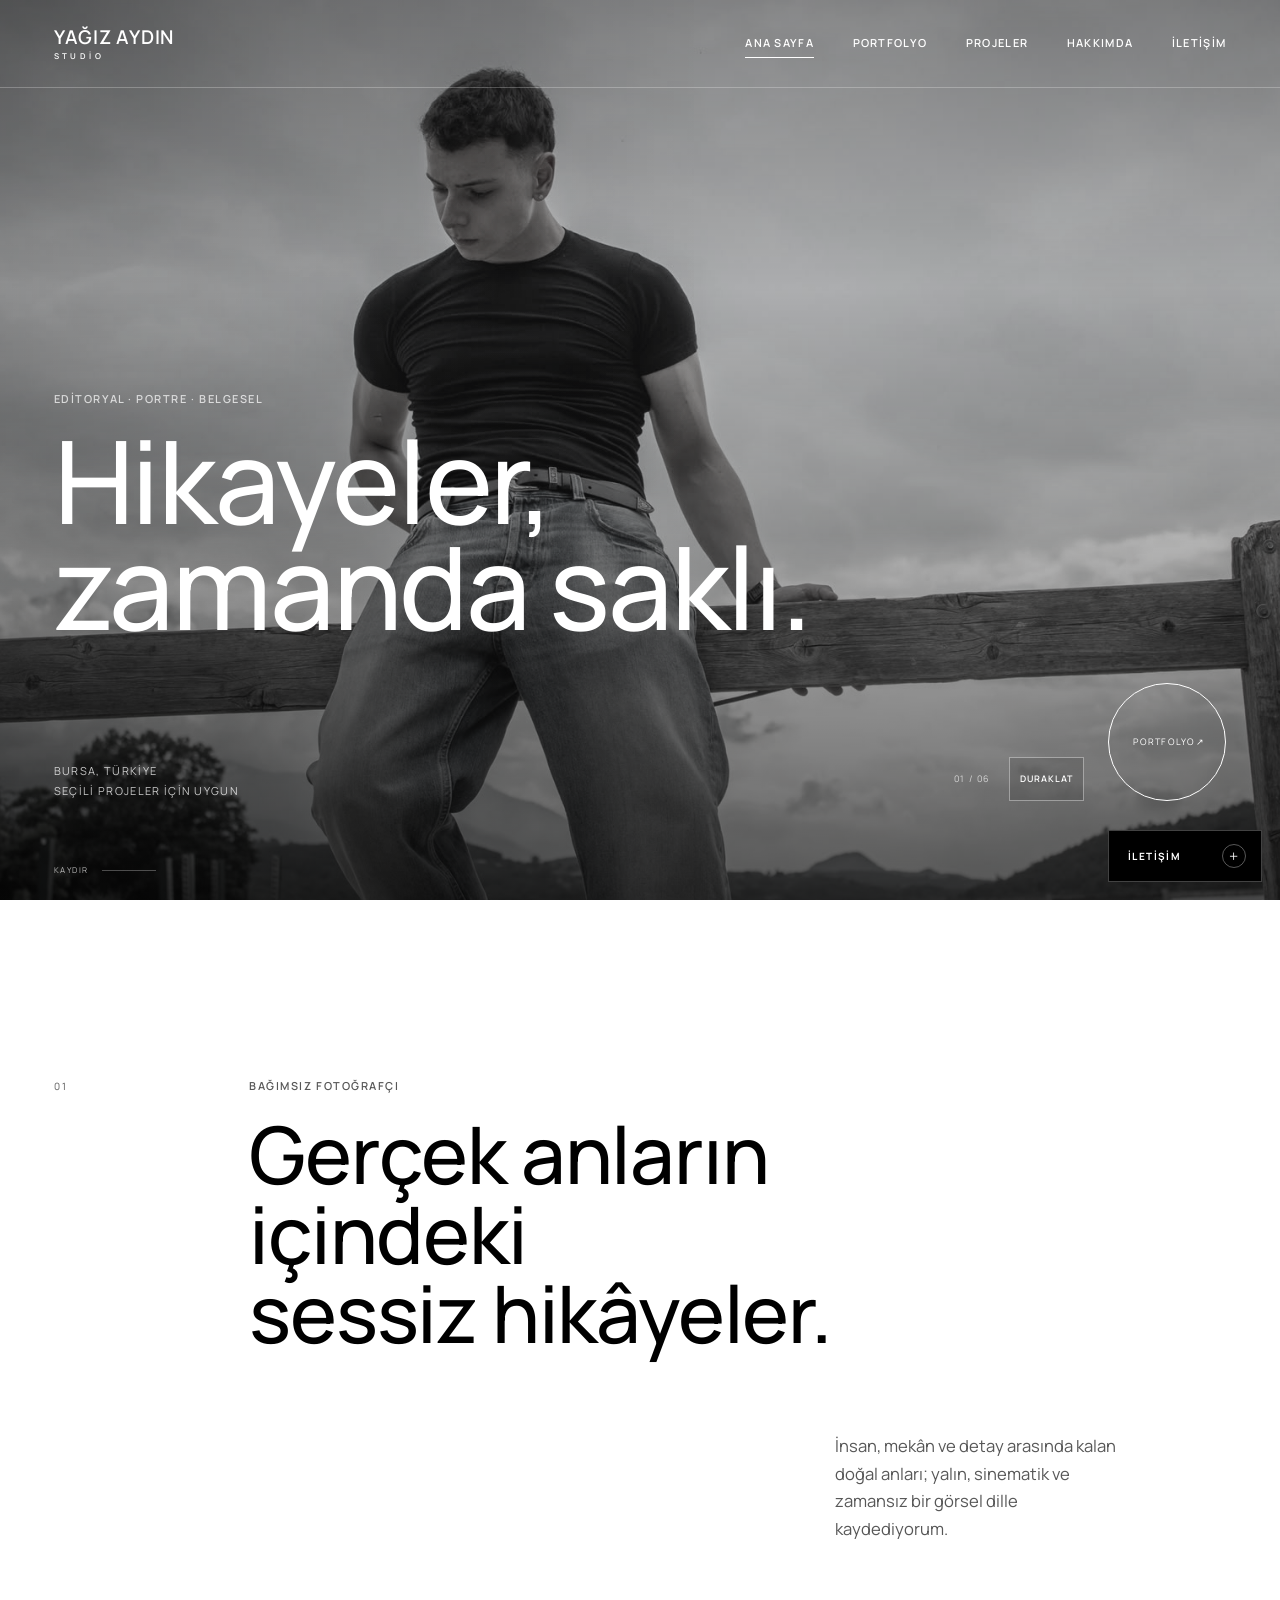
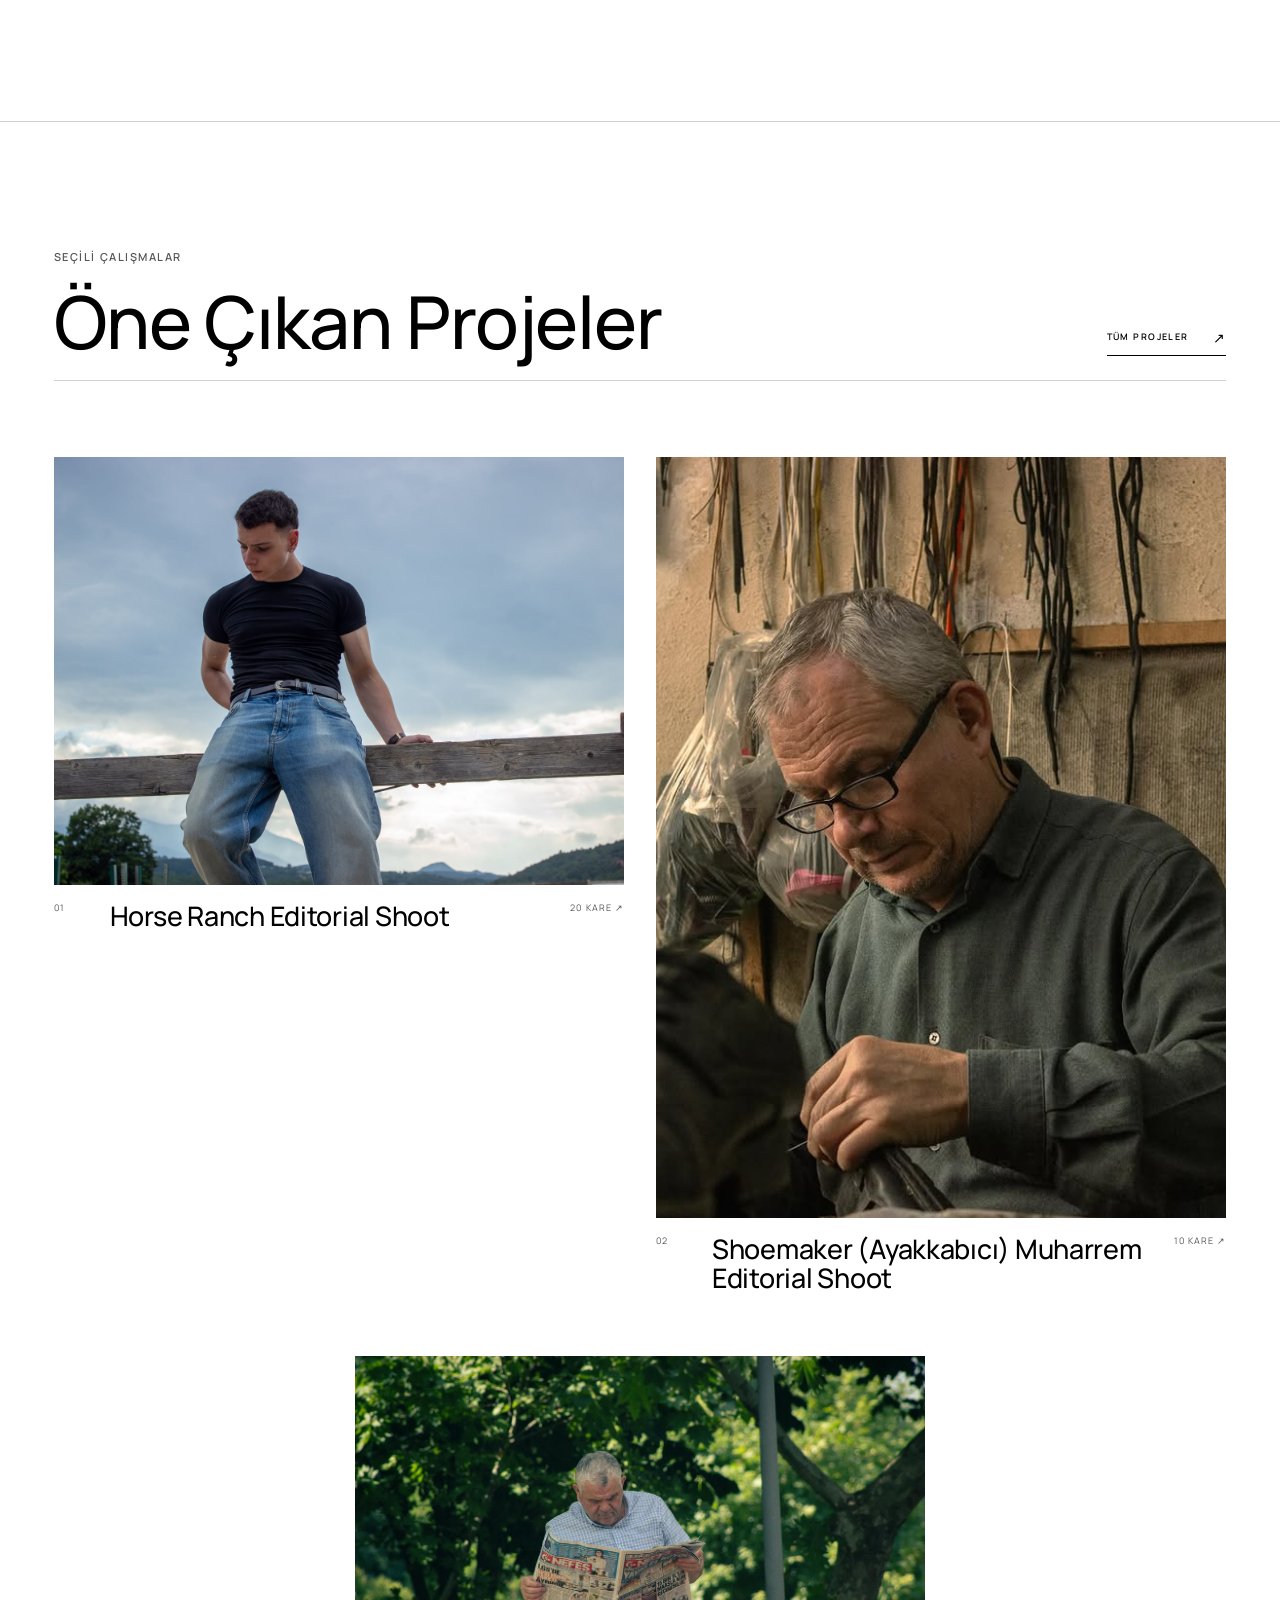
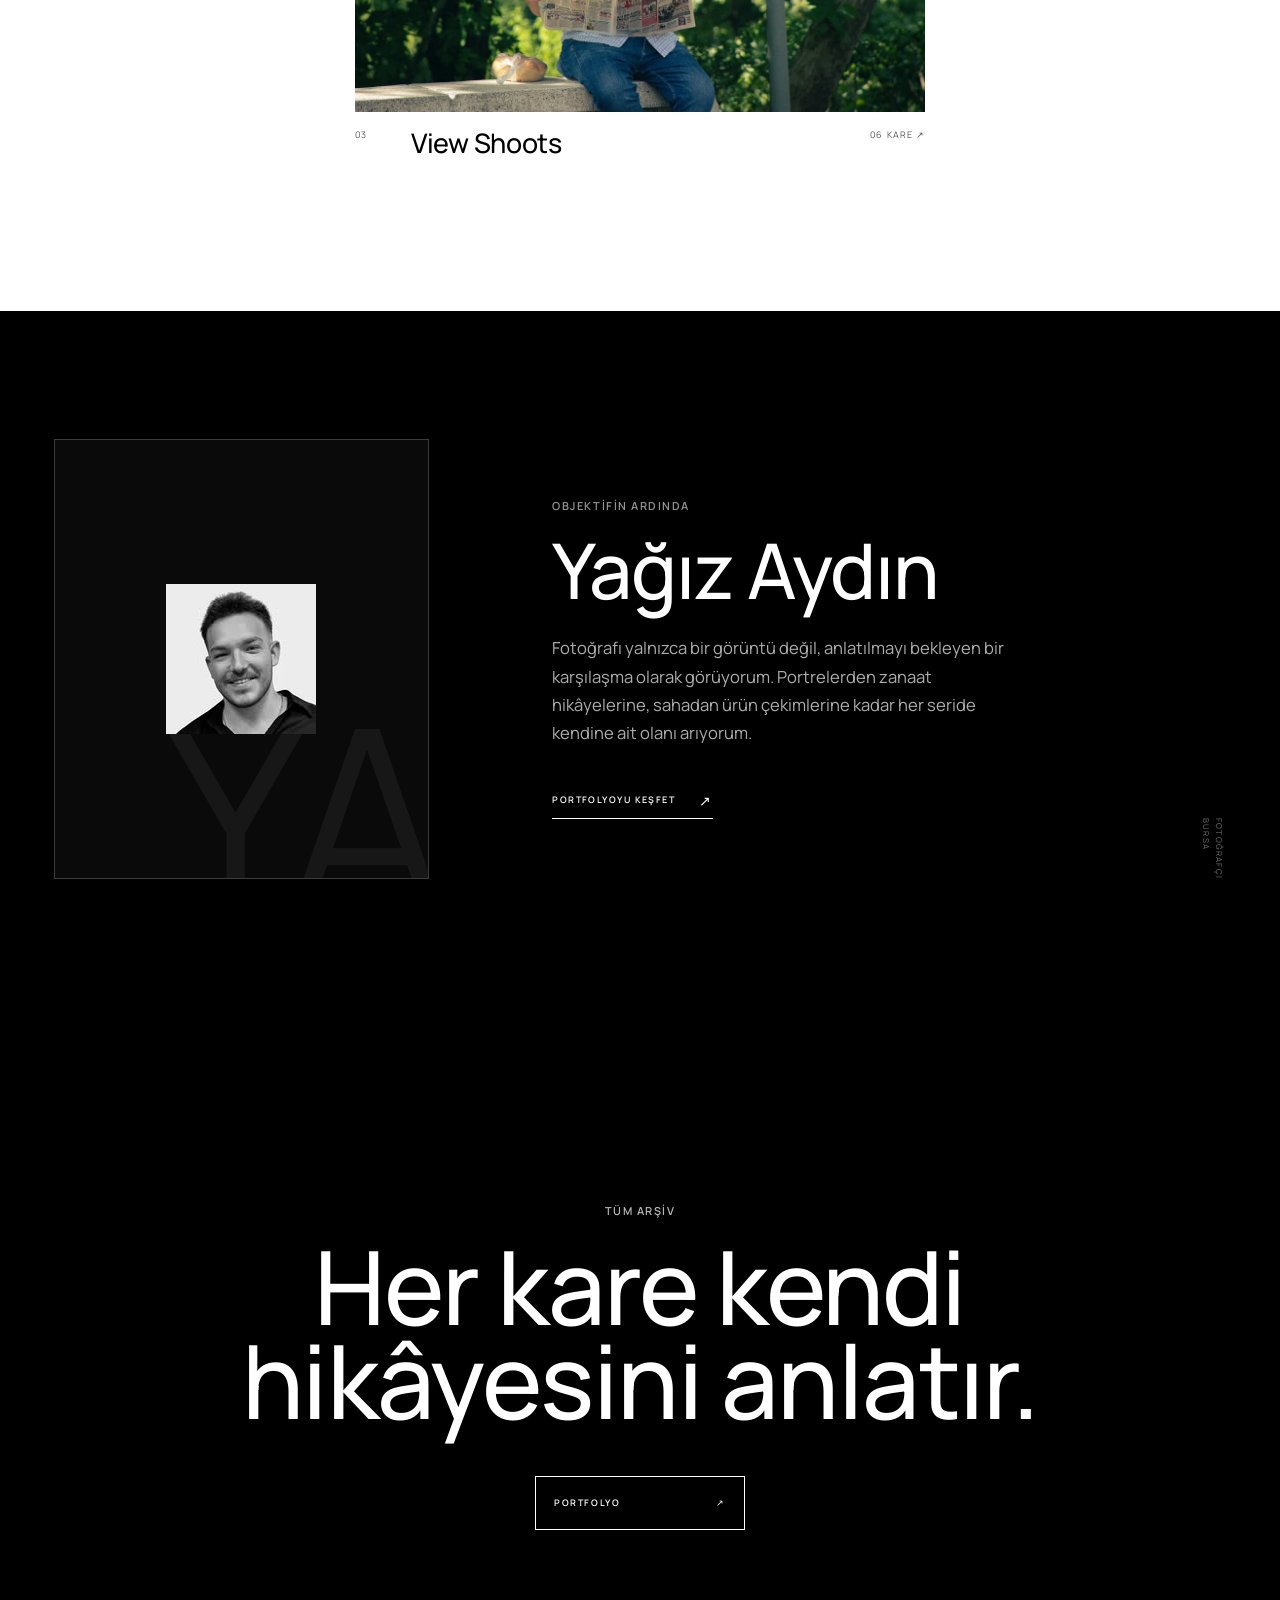
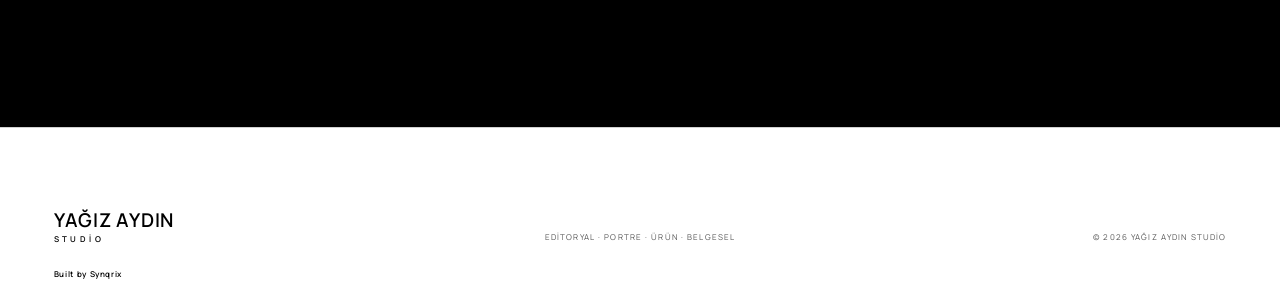
==== commit ce88f8e4: "Publish website demo" ====
--- a/index.html
+++ b/index.html
@@ -6,7 +6,7 @@
   <meta name="description" content="Yağız Aydın Studio — Bursa merkezli fotoğrafçı; editoryal, portre, ürün ve belgesel fotoğraf.">
   <meta name="theme-color" content="#000000">
   <title>Yağız Aydın Studio — Fotoğrafçı</title>
-  <link rel="stylesheet" href="styles.css?v=20260716-6">
+  <link rel="stylesheet" href="styles.css?v=20260815-7">
   <script src="assets.js?v=20260716-5" defer></script>
   <script src="script.js?v=20260716-5" defer></script>
 </head>
@@ -106,7 +106,8 @@
       <small>STUDİO</small>
     </a>
     <p>Editoryal · Portre · Ürün · Belgesel</p>
-    <p>© <span data-year>2026</span> YAĞIZ AYDIN STUDİO</p>
+    <p class="site-footer__copyright">© <span data-year>2026</span> YAĞIZ AYDIN STUDİO</p>
+    <p class="site-footer__credit">Built by Synqrix</p>
   </footer>
 </body>
 </html>
--- a/styles.css
+++ b/styles.css
@@ -733,6 +733,7 @@
 }
 
 .site-footer {
+  position: relative;
   display: grid;
   grid-template-columns: 1fr auto 1fr;
   align-items: end;
@@ -751,8 +752,21 @@
   text-transform: uppercase;
 }
 
-.site-footer p:last-child {
+.site-footer__copyright {
   justify-self: end;
+}
+
+.site-footer .site-footer__credit {
+  position: absolute;
+  bottom: 18px;
+  left: var(--page-pad);
+  color: var(--ink);
+  font-size: 8px;
+  font-weight: 600;
+  letter-spacing: 0.08em;
+  line-height: 1.2;
+  text-align: left;
+  text-transform: none;
 }
 
 .page-intro {
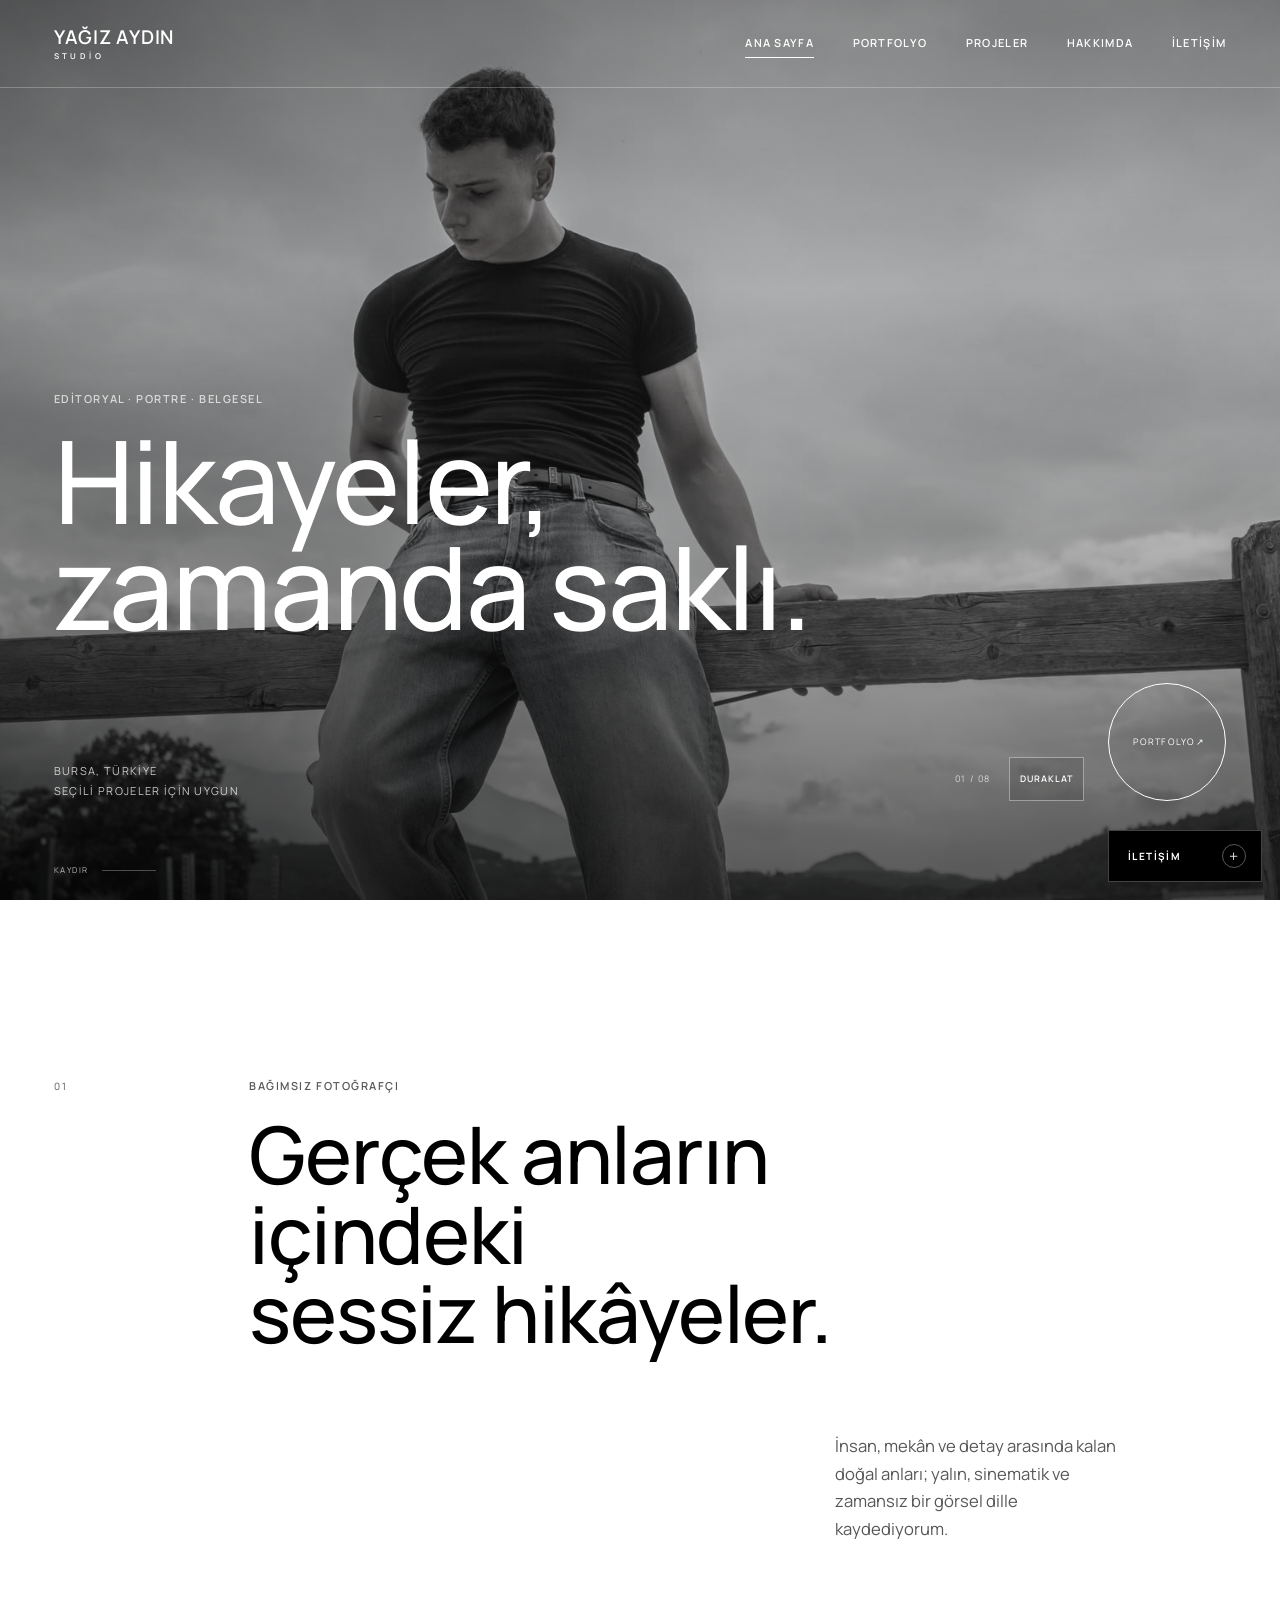
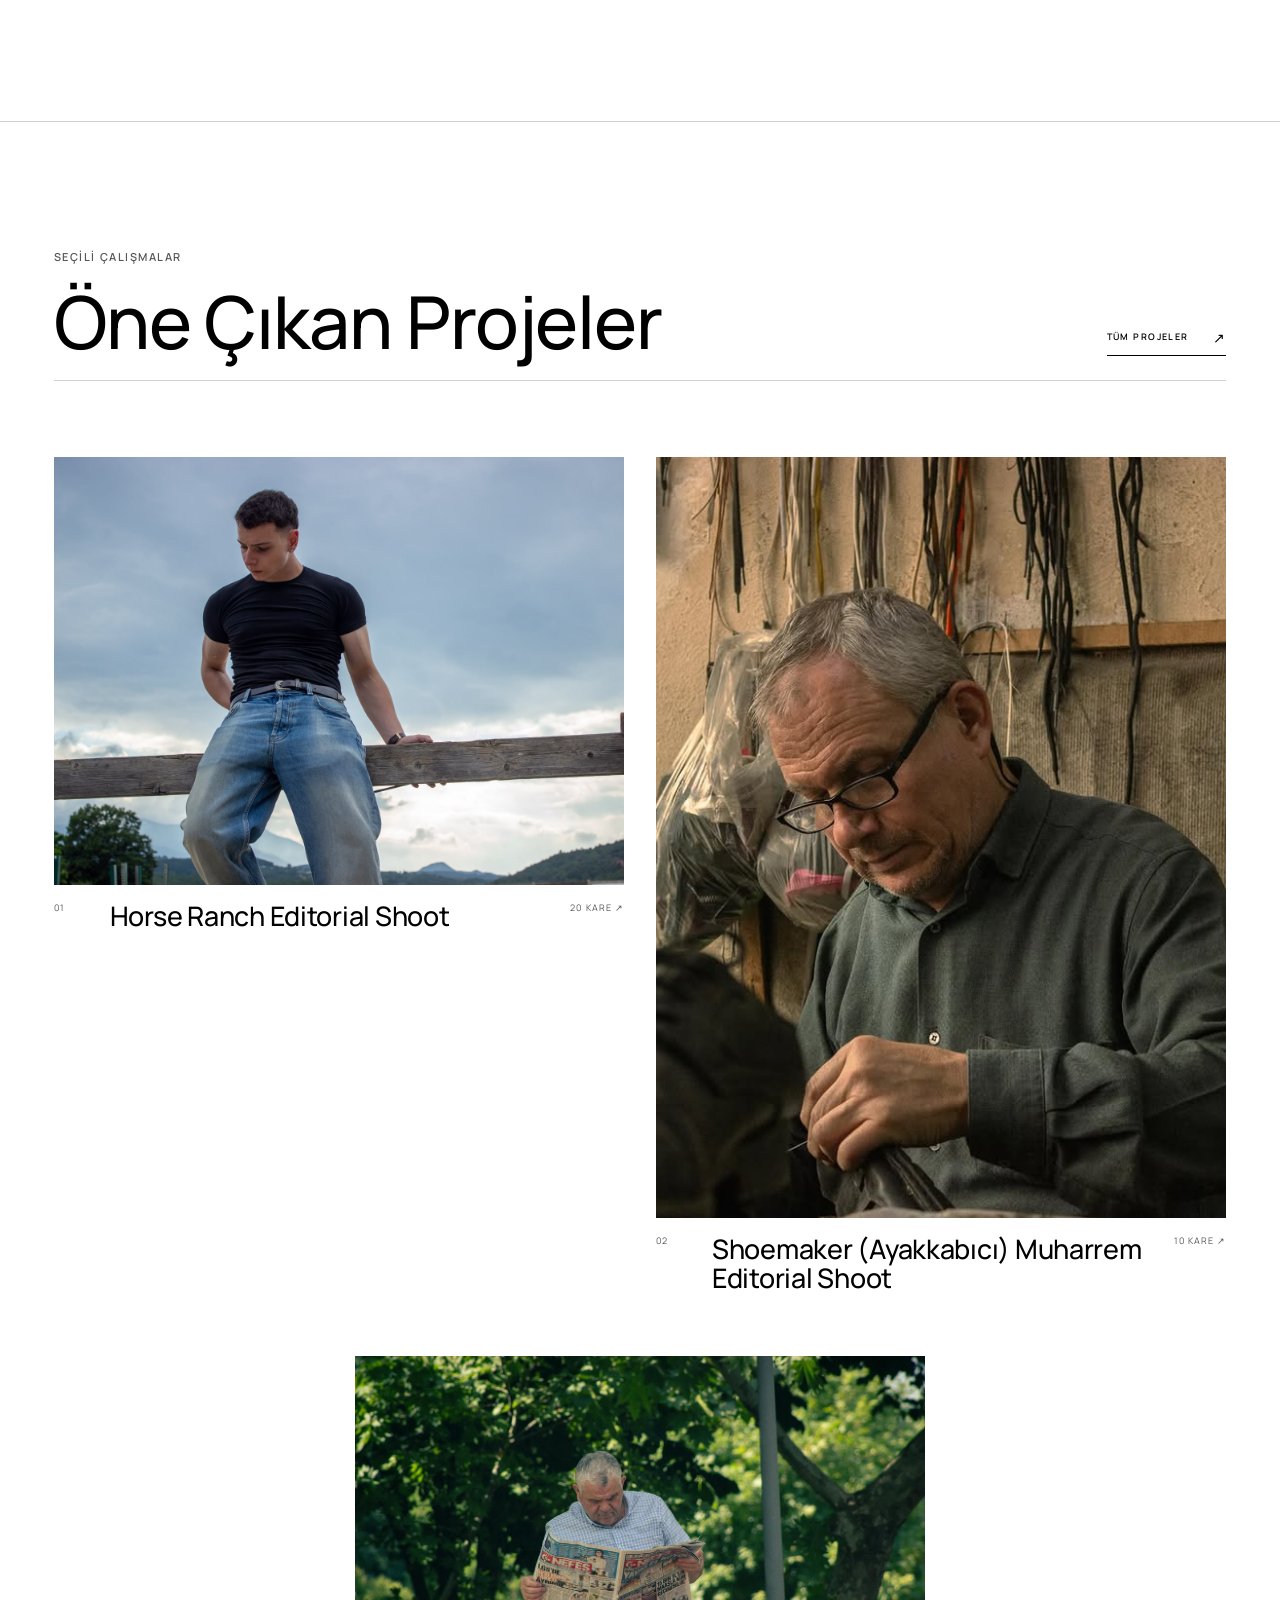
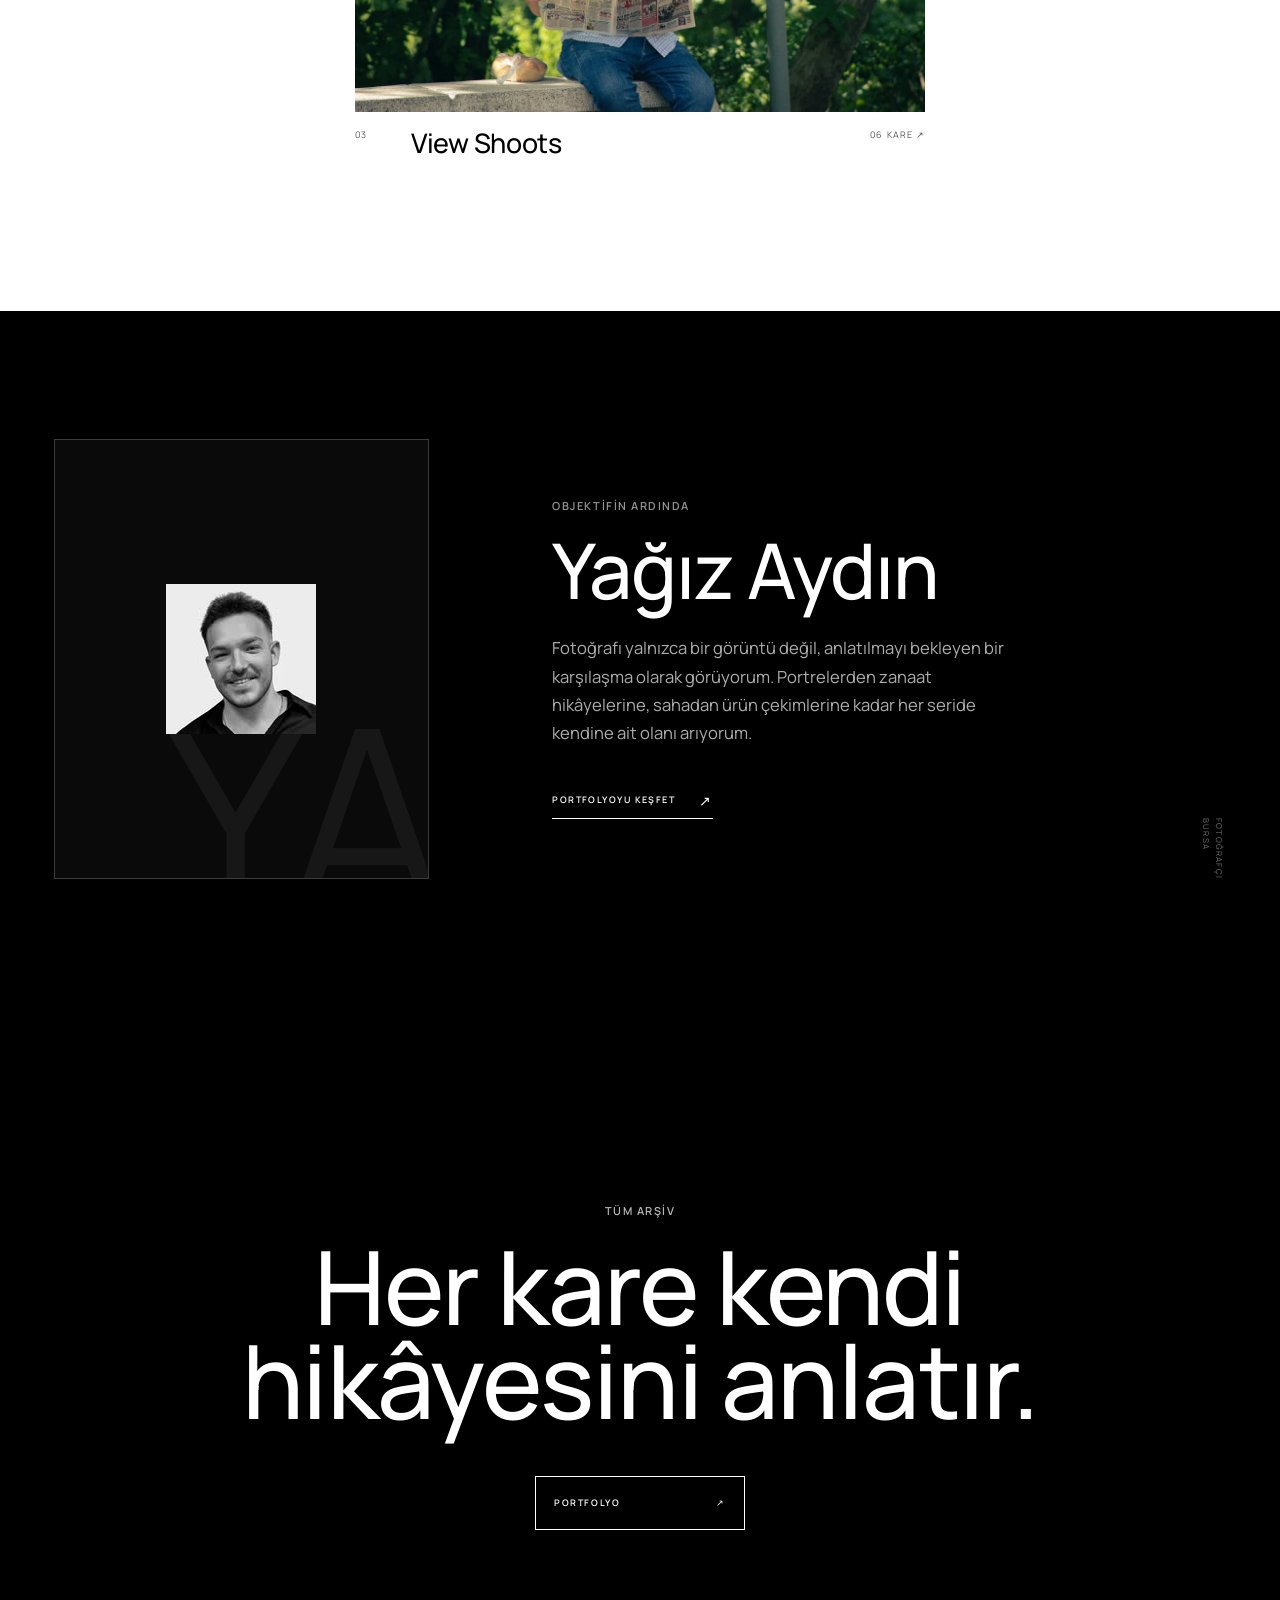
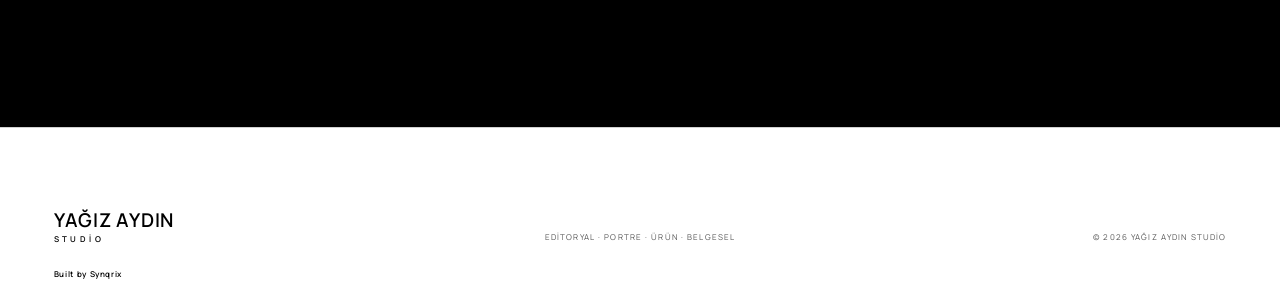
==== commit c38bb656: "Publish website demo" ====
--- a/index.html
+++ b/index.html
@@ -7,8 +7,8 @@
   <meta name="theme-color" content="#000000">
   <title>Yağız Aydın Studio — Fotoğrafçı</title>
   <link rel="stylesheet" href="styles.css?v=20260815-7">
-  <script src="assets.js?v=20260716-5" defer></script>
-  <script src="script.js?v=20260716-5" defer></script>
+  <script src="assets.js?v=20260818-8" defer></script>
+  <script src="script.js?v=20260818-8" defer></script>
 </head>
 <body class="home-page" data-page="home">
   <a class="skip-link" href="#main-content">İçeriğe geç</a>
@@ -50,7 +50,7 @@
         </div>
       </div>
       <div class="hero-slideshow__controls" aria-label="Ana görsel slayt kontrolleri">
-        <p><span data-hero-current>01</span> / <span data-hero-total>06</span></p>
+        <p><span data-hero-current>01</span> / <span data-hero-total>08</span></p>
         <button class="hero-slideshow__toggle" type="button" data-hero-toggle aria-pressed="false">DURAKLAT</button>
       </div>
       <a class="scroll-cue" href="#selected-work" aria-label="Seçili projelere kaydır">
